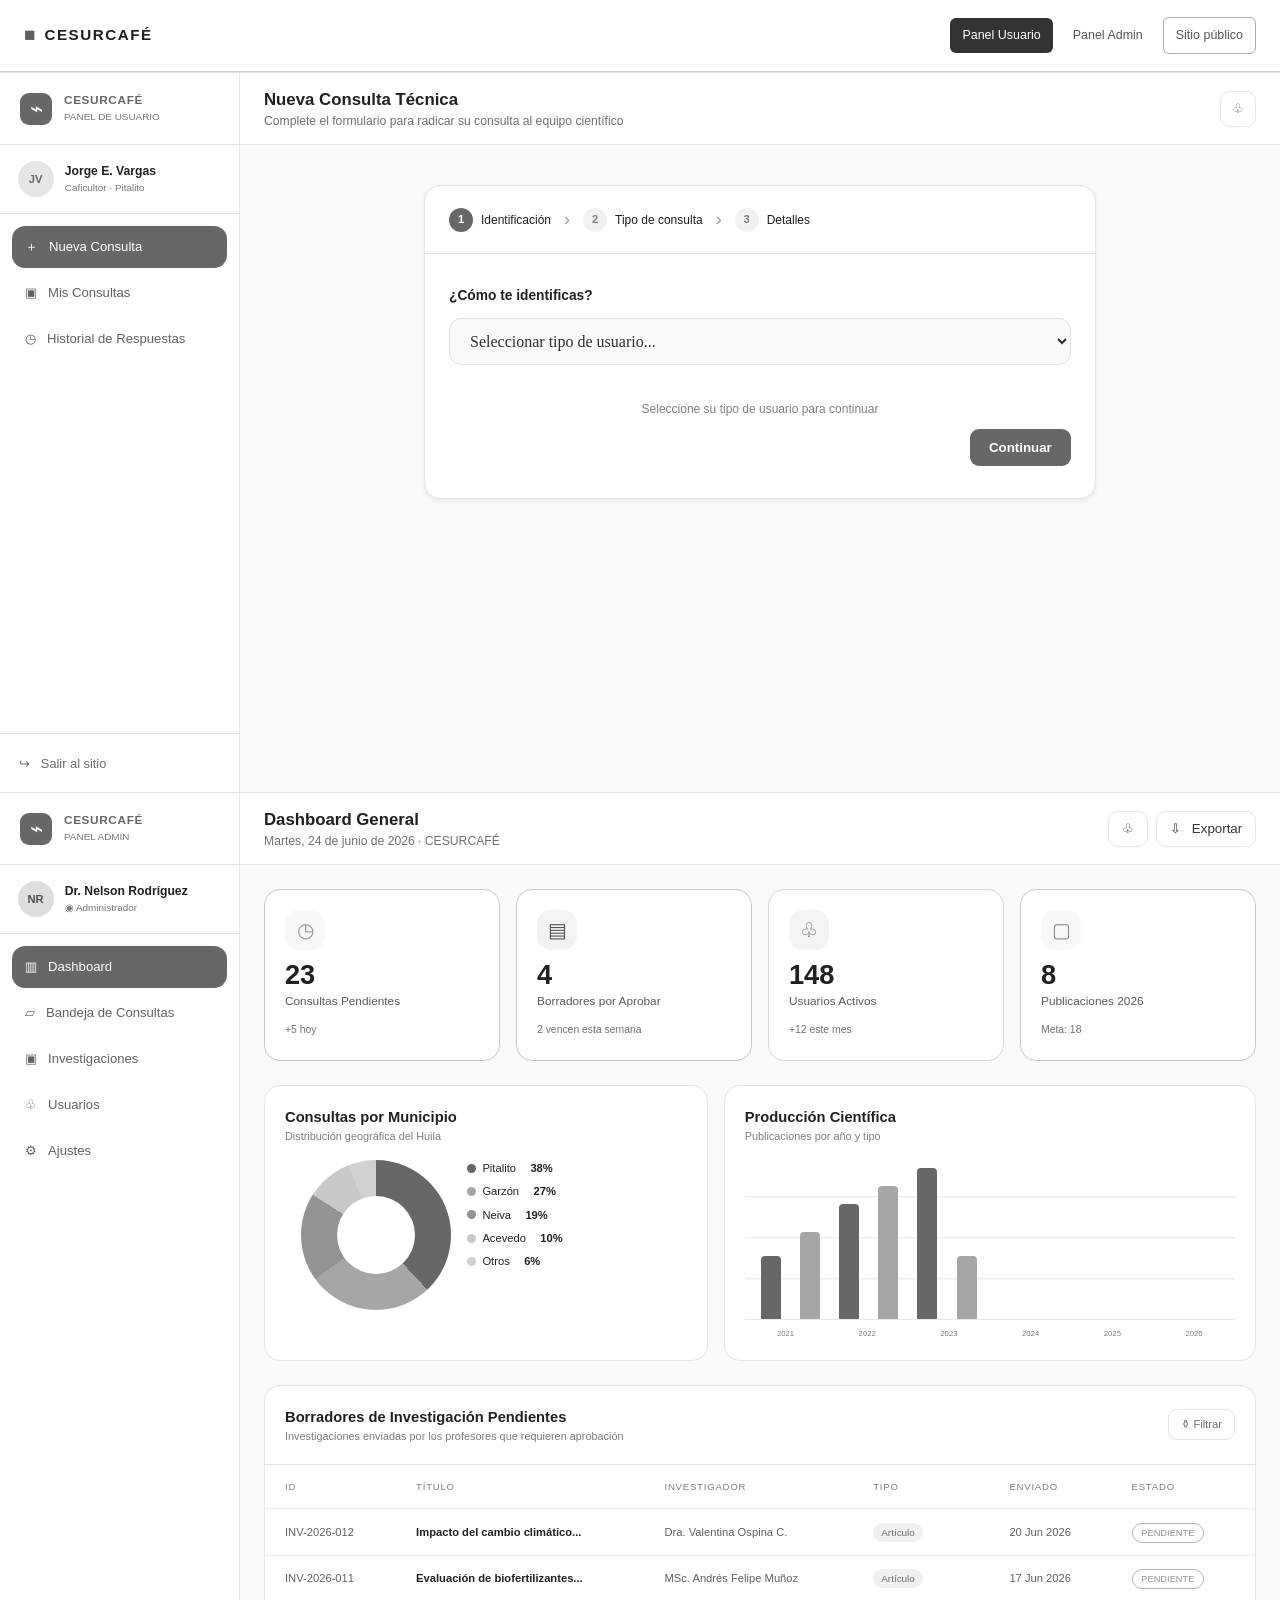
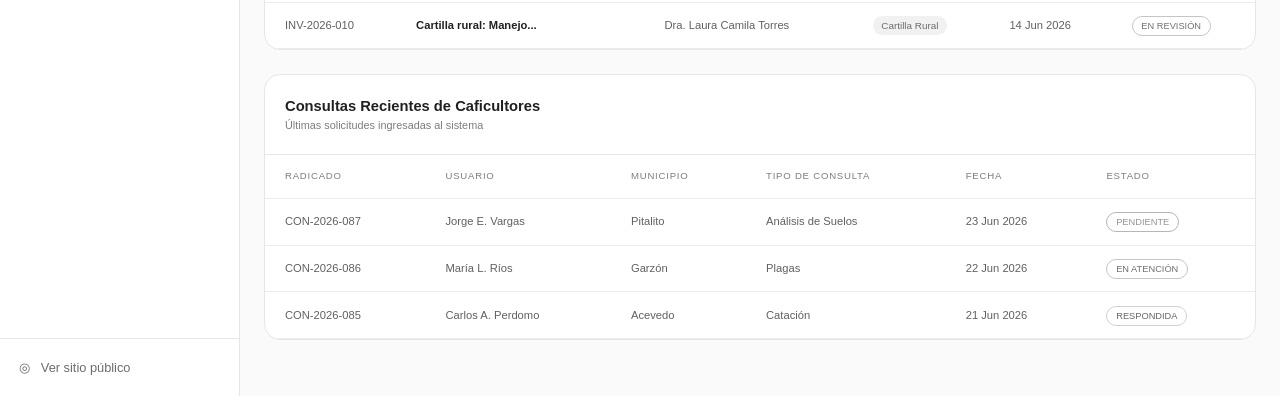
==== Paneles.html @ 31cde03d "actualizacion 2" ====
<!DOCTYPE html>
<html lang="es">
<head>
	<meta charset="UTF-8">
	<meta name="viewport" content="width=device-width, initial-scale=1.0">
	<title>CESURCAFÉ - Paneles</title>
	<link rel="stylesheet" href="Styles.css">
</head>
<body>
	<header class="panel-header">
		<a href="index.html" class="logo"><span class="logo-mark">■</span><span class="logo-text">CESURCAFÉ</span></a>
		<nav class="panel-switcher" aria-label="Cambiar panel">
			<a class="panel-switch active" href="#panel-usuario">Panel Usuario</a>
			<a class="panel-switch" href="#panel-admin">Panel Admin</a>
			<a class="panel-public-link" href="index.html">Sitio público</a>
		</nav>
	</header>

	<main>
		<section id="panel-usuario" class="user-panel">
			<aside class="user-sidebar">
				<div class="user-brand"><span class="user-brand-mark">⌁</span><span><strong>CESURCAFÉ</strong><small>PANEL DE USUARIO</small></span></div>
				<div class="user-profile"><span class="user-avatar">JV</span><span><strong>Jorge E. Vargas</strong><small>Caficultor · Pitalito</small></span></div>
				<nav class="user-nav" aria-label="Navegación del panel">
					<button class="user-nav-item active" type="button" data-user-view="new-query">＋ <span>Nueva Consulta</span></button>
					<button class="user-nav-item" type="button" data-user-view="my-queries">▣ <span>Mis Consultas</span></button>
					<button class="user-nav-item" type="button" data-user-view="history">◷ <span>Historial de Respuestas</span></button>
				</nav>
				<a class="user-exit" href="index.html">↪ &nbsp; Salir al sitio</a>
			</aside>
			<div class="user-main">
				<header class="user-topbar"><div><h2 id="user-view-title">Nueva Consulta Técnica</h2><p id="user-view-subtitle">Complete el formulario para radicar su consulta al equipo científico</p></div><button class="notification-button" type="button" aria-label="Notificaciones">♧</button></header>
				<div class="user-view active" id="new-query"><div class="query-card"><div class="query-steps"><span class="query-step active"><b>1</b> Identificación</span><i>›</i><span class="query-step"><b>2</b> Tipo de consulta</span><i>›</i><span class="query-step"><b>3</b> Detalles</span></div><form class="query-form"><label for="user-type">¿Cómo te identificas?</label><select id="user-type" required><option value="">Seleccionar tipo de usuario...</option><option>Caficultor</option><option>Estudiante</option><option>Empresa</option><option>Investigador</option></select><p class="form-hint">Seleccione su tipo de usuario para continuar</p><button class="query-next" type="submit">Continuar</button></form></div></div>
				<div class="user-view" id="my-queries"><div class="query-list"><article class="query-item"><span class="query-icon">▣</span><span><small>CON-2026-082</small><strong>Análisis de Suelos</strong><em>▣ 15 Jun 2026</em></span><b class="status-pill">RESPONDIDA</b></article><article class="query-item"><span class="query-icon">▣</span><span><small>CON-2026-071</small><strong>Plagas</strong><em>▣ 2 Jun 2026</em></span><b class="status-pill">RESPONDIDA</b></article></div></div>
				<div class="user-view" id="history"><div class="history-list"><article class="history-item"><div class="history-heading"><span>CON-2026-082 &nbsp;·&nbsp; Análisis de Suelos</span><small>▣ 18 Jun 2026</small></div><div class="response-box"><small>Respuesta del investigador</small><p>Se detectó deficiencia de Boro y Zinc. Se recomienda aplicación foliar de micronutrientes y ajuste de pH a 6.2 con encalamiento.</p></div><small class="respondent">♙ &nbsp; Dra. Laura Torres · CESURCAFÉ</small></article><article class="history-item"><div class="history-heading"><span>CON-2026-071 &nbsp;·&nbsp; Plagas</span><small>▣ 5 Jun 2026</small></div><div class="response-box"><small>Respuesta del investigador</small><p>Presencia confirmada de broca (H. hampei) al 8%. Se recomienda re-pasos y aplicación de B. bassiana en dosis de 5×10<sup>12</sup> conidios/ha.</p></div><small class="respondent">♙ &nbsp; Dr. Nelson Rodríguez · CESURCAFÉ</small></article></div></div>
			</div>
		</section>

		<section id="panel-admin" class="admin-panel">
			<aside class="admin-sidebar">
				<div class="admin-brand"><span class="admin-brand-mark">⌁</span><span><strong>CESURCAFÉ</strong><small>PANEL ADMIN</small></span></div>
				<div class="admin-profile"><span class="admin-avatar">NR</span><span><strong>Dr. Nelson Rodríguez</strong><small>◉ Administrador</small></span></div>
				<nav class="admin-nav" aria-label="Navegación administrativa"><button class="admin-nav-item active" type="button" data-admin-view="admin-dashboard">▥ <span>Dashboard</span></button><button class="admin-nav-item" type="button" data-admin-view="admin-inbox">▱ <span>Bandeja de Consultas</span></button><button class="admin-nav-item" type="button" data-admin-view="admin-research">▣ <span>Investigaciones</span></button><button class="admin-nav-item" type="button" data-admin-view="admin-users">♧ <span>Usuarios</span></button><button class="admin-nav-item" type="button" data-admin-view="admin-settings">⚙ <span>Ajustes</span></button></nav>
				<a class="admin-exit" href="index.html">◎ &nbsp; Ver sitio público</a>
			</aside>
			<div class="admin-main">
				<header class="admin-topbar"><div><h2 id="admin-view-title">Dashboard General</h2><p id="admin-view-subtitle">Martes, 24 de junio de 2026 · CESURCAFÉ</p></div><div class="admin-actions"><button type="button" aria-label="Notificaciones">♧</button><button type="button">⇩ &nbsp; Exportar</button></div></header>
				<div class="admin-view active" id="admin-dashboard"><div class="metric-grid"><article class="metric-card metric-pending"><span>◷</span><strong>23</strong><p>Consultas Pendientes</p><small>+5 hoy</small></article><article class="metric-card metric-drafts"><span>▤</span><strong>4</strong><p>Borradores por Aprobar</p><small>2 vencen esta semana</small></article><article class="metric-card metric-users"><span>♧</span><strong>148</strong><p>Usuarios Activos</p><small>+12 este mes</small></article><article class="metric-card metric-pubs"><span>▢</span><strong>8</strong><p>Publicaciones 2026</p><small>Meta: 18</small></article></div><div class="admin-chart-grid"><article class="admin-chart"><h3>Consultas por Municipio</h3><p>Distribución geográfica del Huila</p><div class="donut-chart"><div></div></div><ul class="chart-legend"><li><i class="legend-pitalito"></i>Pitalito <b>38%</b></li><li><i class="legend-garzon"></i>Garzón <b>27%</b></li><li><i class="legend-neiva"></i>Neiva <b>19%</b></li><li><i class="legend-acevedo"></i>Acevedo <b>10%</b></li><li><i class="legend-other"></i>Otros <b>6%</b></li></ul></article><article class="admin-chart"><h3>Producción Científica</h3><p>Publicaciones por año y tipo</p><div class="bar-chart"><span style="--bar:42%"></span><span style="--bar:58%"></span><span style="--bar:76%"></span><span style="--bar:88%"></span><span style="--bar:100%"></span><span style="--bar:42%"></span></div><div class="bar-years"><small>2021</small><small>2022</small><small>2023</small><small>2024</small><small>2025</small><small>2026</small></div></article></div><section class="admin-table-card"><div class="table-heading"><div><h3>Borradores de Investigación Pendientes</h3><p>Investigaciones enviadas por los profesores que requieren aprobación</p></div><button type="button">⚱ Filtrar</button></div><div class="admin-table-scroll"><table><thead><tr><th>ID</th><th>TÍTULO</th><th>INVESTIGADOR</th><th>TIPO</th><th>ENVIADO</th><th>ESTADO</th></tr></thead><tbody><tr><td>INV-2026-012</td><td><strong>Impacto del cambio climático...</strong></td><td>Dra. Valentina Ospina C.</td><td><span class="table-tag">Artículo</span></td><td>20 Jun 2026</td><td><span class="table-status pending">PENDIENTE</span></td></tr><tr><td>INV-2026-011</td><td><strong>Evaluación de biofertilizantes...</strong></td><td>MSc. Andrés Felipe Muñoz</td><td><span class="table-tag">Artículo</span></td><td>17 Jun 2026</td><td><span class="table-status pending">PENDIENTE</span></td></tr><tr><td>INV-2026-010</td><td><strong>Cartilla rural: Manejo...</strong></td><td>Dra. Laura Camila Torres</td><td><span class="table-tag">Cartilla Rural</span></td><td>14 Jun 2026</td><td><span class="table-status review">EN REVISIÓN</span></td></tr></tbody></table></div></section><section class="admin-table-card"><div class="table-heading"><div><h3>Consultas Recientes de Caficultores</h3><p>Últimas solicitudes ingresadas al sistema</p></div></div><div class="admin-table-scroll"><table><thead><tr><th>RADICADO</th><th>USUARIO</th><th>MUNICIPIO</th><th>TIPO DE CONSULTA</th><th>FECHA</th><th>ESTADO</th></tr></thead><tbody><tr><td>CON-2026-087</td><td>Jorge E. Vargas</td><td>Pitalito</td><td>Análisis de Suelos</td><td>23 Jun 2026</td><td><span class="table-status pending">PENDIENTE</span></td></tr><tr><td>CON-2026-086</td><td>María L. Ríos</td><td>Garzón</td><td>Plagas</td><td>22 Jun 2026</td><td><span class="table-status review">EN ATENCIÓN</span></td></tr><tr><td>CON-2026-085</td><td>Carlos A. Perdomo</td><td>Acevedo</td><td>Catación</td><td>21 Jun 2026</td><td><span class="table-status answered">RESPONDIDA</span></td></tr></tbody></table></div></section></div>
				<div class="admin-view admin-placeholder" id="admin-inbox"><h3>Bandeja de Consultas</h3><p>Gestiona y responde las solicitudes de los caficultores.</p></div><div class="admin-view admin-placeholder" id="admin-research"><h3>Investigaciones</h3><p>Revisa los borradores y publicaciones del centro.</p></div><div class="admin-view admin-placeholder" id="admin-users"><h3>Usuarios</h3><p>Consulta y administra los perfiles registrados.</p></div><div class="admin-view admin-placeholder" id="admin-settings"><h3>Ajustes</h3><p>Configura las preferencias del panel administrativo.</p></div>
			</div>
		</section>
	</main>
	<script>
		const userViews = { 'new-query': ['Nueva Consulta Técnica', 'Complete el formulario para radicar su consulta al equipo científico'], 'my-queries': ['Mis Consultas', 'Estado de tus solicitudes enviadas'], history: ['Historial de Respuestas', 'Respuestas recibidas del equipo investigador'] };
		document.querySelectorAll('.user-nav-item').forEach((item) => item.addEventListener('click', () => { const viewId = item.dataset.userView; document.querySelectorAll('.user-nav-item').forEach((navItem) => navItem.classList.remove('active')); document.querySelectorAll('.user-view').forEach((view) => view.classList.remove('active')); item.classList.add('active'); document.querySelector(`#${viewId}`).classList.add('active'); document.querySelector('#user-view-title').textContent = userViews[viewId][0]; document.querySelector('#user-view-subtitle').textContent = userViews[viewId][1]; }));
		document.querySelector('.query-form').addEventListener('submit', (event) => { event.preventDefault(); document.querySelector('.form-hint').textContent = 'Identificación guardada. Puede continuar con su consulta.'; document.querySelector('.query-next').textContent = 'Guardado'; });
		const adminViews = { 'admin-dashboard': ['Dashboard General', 'Martes, 24 de junio de 2026 · CESURCAFÉ'], 'admin-inbox': ['Bandeja de Consultas', 'Gestiona las solicitudes de los caficultores'], 'admin-research': ['Gestión de Investigaciones', 'Revisa y aprueba la producción científica'], 'admin-users': ['Usuarios', 'Administra los perfiles registrados en el sistema'], 'admin-settings': ['Ajustes', 'Configura las preferencias administrativas'] };
		document.querySelectorAll('.admin-nav-item').forEach((item) => item.addEventListener('click', () => { const viewId = item.dataset.adminView; document.querySelectorAll('.admin-nav-item').forEach((navItem) => navItem.classList.remove('active')); document.querySelectorAll('.admin-view').forEach((view) => view.classList.remove('active')); item.classList.add('active'); document.querySelector(`#${viewId}`).classList.add('active'); document.querySelector('#admin-view-title').textContent = adminViews[viewId][0]; document.querySelector('#admin-view-subtitle').textContent = adminViews[viewId][1]; }));
	</script>
</body>
</html>
---- Styles.css ----
:root {
    --bg-page: #f5f2ec;
    --bg-surface: #fffdf9;
    --bg-soft: #ece7de;
    --bg-dark: #241f1b;
    --text-primary: #241f1b;
    --text-secondary: #70675e;
    --accent-color: #8a5a34;
    --border-color: #d8d0c5;
    --font-main: Georgia, 'Times New Roman', serif;
    --font-ui: 'Trebuchet MS', Arial, sans-serif;
    --transition: 180ms ease;
}

* {
    box-sizing: border-box;
    margin: 0;
    padding: 0;
}

html { scroll-behavior: smooth; }

body {
    background: var(--bg-page);
    color: var(--text-primary);
    font-family: var(--font-main);
    line-height: 1.5;
    filter: grayscale(1);
}

h1, h2, h3, p { margin: 0; }

.header {
    position: sticky;
    top: 0;
    z-index: 10;
    border-bottom: 1px solid var(--border-color);
    background: rgba(255, 253, 249, 0.96);
    backdrop-filter: blur(10px);
}

.navbar {
    display: flex;
    align-items: center;
    justify-content: space-between;
    max-width: 1200px;
    min-height: 72px;
    margin: 0 auto;
    padding: 0 1.5rem;
}

.logo {
    display: inline-flex;
    align-items: center;
    gap: 0.55rem;
    color: var(--text-primary);
    font-family: var(--font-ui);
    text-decoration: none;
}

.logo-mark { color: var(--accent-color); font-size: 1.2rem; }
.logo-text { font-size: 0.95rem; font-weight: 700; letter-spacing: 0.1em; }

.nav-menu {
    display: flex;
    flex-wrap: wrap;
    justify-content: flex-end;
    gap: 1.25rem;
    list-style: none;
}

.nav-link {
    position: relative;
    color: var(--text-secondary);
    font-family: var(--font-ui);
    font-size: 0.82rem;
    text-decoration: none;
    transition: color var(--transition);
}

.nav-link:hover, .nav-link.active { color: var(--accent-color); }
.login-button { padding: 0.45rem 0.8rem; border: 1px solid var(--text-primary); border-radius: 5px; color: var(--text-primary); font-weight: 700; }
.login-button:hover { background: var(--text-primary); color: var(--bg-page); }
main > section { scroll-margin-top: 72px; }

.panel-header { position: sticky; top: 0; z-index: 10; display: flex; min-height: 72px; align-items: center; justify-content: space-between; padding: 0 1.5rem; border-bottom: 1px solid #d2d2d2; background: rgba(255, 255, 255, 0.96); backdrop-filter: blur(10px); }
.panel-switcher { display: flex; align-items: center; gap: 0.5rem; font-family: var(--font-ui); font-size: 0.78rem; }
.panel-switch, .panel-public-link { padding: 0.5rem 0.75rem; border-radius: 6px; color: #555; text-decoration: none; }
.panel-switch:hover, .panel-switch.active { background: #333; color: #fff; }
.panel-public-link { border: 1px solid #aaa; }

.page-hero {
    display: flex;
    min-height: 430px;
    flex-direction: column;
    align-items: center;
    justify-content: center;
    padding: 5rem 1.5rem;
    background: linear-gradient(135deg, rgba(36, 31, 27, 0.88), rgba(95, 61, 37, 0.72)), url('https://images.unsplash.com/photo-1447933601403-0c6688de566e?auto=format&fit=crop&w=1800&q=80') center / cover;
    color: #fffdf9;
    text-align: center;
}

.hero-eyebrow, .eyebrow-text {
    display: block;
    color: var(--accent-color);
    font-family: var(--font-ui);
    font-size: 0.74rem;
    font-weight: 700;
    letter-spacing: 0.12em;
    text-transform: uppercase;
}

.page-hero .hero-eyebrow { color: #e8c7a6; }
.page-hero h1 { max-width: 850px; margin: 0.75rem 0; font-size: clamp(2.2rem, 5vw, 4.5rem); line-height: 1.05; }
.page-hero p { max-width: 650px; color: #f0e8de; font-size: 1.1rem; }

.section-padding, .team-section, .testimonials-section, .repo-section {
    padding: 5rem max(1.5rem, calc((100% - 1100px) / 2));
}

.section-header { margin-bottom: 2rem; }
.center-text { text-align: center; }
.section-header h2, .repo-header h2 { margin-top: 0.45rem; font-size: clamp(1.8rem, 3vw, 2.7rem); line-height: 1.1; }
.section-header p { max-width: 650px; margin: 0.8rem auto 0; color: var(--text-secondary); }

.virtual-tour-section { max-width: 1000px; margin: 0 auto; }
.virtual-tour-wrapper { position: relative; overflow: hidden; width: 100%; aspect-ratio: 16 / 8; border: 1px solid var(--border-color); border-radius: 8px; background: var(--bg-dark); box-shadow: 0 12px 30px rgba(36, 31, 27, 0.14); }
.carousel-track, .carousel-slide { width: 100%; height: 100%; }
.carousel-slide { position: absolute; inset: 0; opacity: 0; transition: opacity 400ms ease; }
.carousel-slide.active { opacity: 1; }
.carousel-slide img { display: block; width: 100%; height: 100%; object-fit: cover; }
.carousel-control { position: absolute; top: 50%; display: grid; width: 2.6rem; height: 2.6rem; place-items: center; border: 0; border-radius: 50%; background: rgba(36, 31, 27, 0.72); color: #fffdf9; cursor: pointer; font-size: 1.3rem; transform: translateY(-50%); transition: background var(--transition); }
.carousel-control:hover { background: var(--accent-color); }
.carousel-control-prev { left: 1rem; }
.carousel-control-next { right: 1rem; }
.carousel-dots { position: absolute; bottom: 1rem; left: 50%; display: flex; gap: 0.5rem; transform: translateX(-50%); }
.carousel-dot { width: 0.65rem; height: 0.65rem; padding: 0; border: 1px solid #fffdf9; border-radius: 50%; background: transparent; cursor: pointer; }
.carousel-dot.active { background: #fffdf9; }

.history-parallax-section { padding: 5rem max(1.5rem, calc((100% - 1000px) / 2)); background: linear-gradient(rgba(245, 242, 236, 0.9), rgba(245, 242, 236, 0.9)), url('https://images.unsplash.com/photo-1501339847302-ac426a4a7cbb?auto=format&fit=crop&w=1600&q=80') center / cover; }
.light-eyebrow, .section-title-light, .section-subtitle-light { color: var(--text-primary); }
.history-timeline { position: relative; max-width: 900px; margin: 3rem auto 0; }
.timeline-center-line { position: absolute; top: 0; bottom: 0; left: 50%; width: 2px; background: var(--accent-color); transform: translateX(-50%); }
.timeline-row { position: relative; display: flex; align-items: center; min-height: 150px; }
.timeline-card-col { flex: 1; }
.timeline-node-col { z-index: 1; display: flex; width: 60px; justify-content: center; }
.node-circle { width: 22px; height: 22px; border: 5px solid var(--bg-page); border-radius: 50%; background: var(--accent-color); box-shadow: 0 0 0 2px var(--accent-color); }
.timeline-card { padding: 1.4rem; border: 1px solid var(--border-color); border-radius: 8px; background: var(--bg-surface); box-shadow: 0 8px 20px rgba(36, 31, 27, 0.08); }
.timeline-card h3 { margin-bottom: 0.3rem; color: var(--accent-color); font-size: 1.5rem; }
.timeline-card p { color: var(--text-secondary); }

.team-section { background: var(--bg-surface); }
.team-grid, .testimonials-grid { display: grid; grid-template-columns: repeat(3, minmax(0, 1fr)); gap: 1.5rem; max-width: 1000px; margin: 0 auto; }
.investigator-card, .testimonial-card { height: 100%; padding: 1.5rem; border: 1px solid var(--border-color); border-radius: 8px; background: var(--bg-page); transition: transform var(--transition), border-color var(--transition); }
.investigator-card:hover, .testimonial-card:hover { border-color: var(--accent-color); transform: translateY(-4px); }
.card-trigger { cursor: pointer; }
.card-trigger:focus-visible { border-color: #777; outline: 3px solid rgba(90, 90, 90, 0.2); outline-offset: 3px; }
.investigator-card { display: flex; align-items: center; flex-direction: column; padding: 1.5rem; background: #fff; color: #202020; text-align: center; }
.investigator-card:hover { border-color: #8b8b8b; }
.investigator-photo-wrap { position: relative; margin-bottom: 0.75rem; }
.investigator-photo { display: block; width: 88px; height: 88px; border: 2px solid #b8b8b8; border-radius: 50%; filter: grayscale(100%); object-fit: cover; }
.availability-badge { position: absolute; right: -2px; bottom: 1px; display: grid; width: 20px; height: 20px; place-items: center; border: 2px solid #fff; border-radius: 50%; background: #666; color: #fff; font-size: 0.55rem; }
.investigator-card h3 { max-width: 190px; margin-bottom: 0.1rem; font-family: var(--font-ui); font-size: 1.05rem; line-height: 1.2; }
.investigator-role { margin-bottom: 0.45rem; color: #666; font-family: var(--font-ui); font-size: 0.78rem; }
.specialty-tag { padding: 0.22rem 0.65rem; border: 1px solid #d6d6d6; border-radius: 999px; color: #555; font-family: var(--font-ui); font-size: 0.68rem; }
.investigator-stats { display: flex; width: 100%; justify-content: space-around; margin: 0.85rem 0; padding-top: 0.75rem; border-top: 1px solid #e1e1e1; color: #777; font-family: var(--font-ui); font-size: 0.68rem; }
.investigator-stats span { display: flex; align-items: center; flex-direction: column; gap: 0.15rem; }
.investigator-stats strong { color: #202020; font-family: var(--font-main); font-size: 1.05rem; }
.profile-button { width: 100%; padding: 0.52rem 0.75rem; border: 2px solid #9b9b9b; border-radius: 9px; color: #333; font-family: var(--font-ui); font-size: 0.78rem; font-weight: 700; }
.investigator-card p, .testimonial-card p { color: var(--text-secondary); }

.services-sticky-wrapper { max-width: 1000px; margin: 0 auto; padding: 5rem 1.5rem; }
.service-stack-card { position: sticky; top: 90px; margin-bottom: 2rem; overflow: hidden; border: 1px solid var(--border-color); border-radius: 8px; background: var(--bg-surface); box-shadow: 0 10px 25px rgba(36, 31, 27, 0.12); }
.service-stack-card:nth-of-type(3) { top: 110px; }
.service-stack-card:nth-of-type(4) { top: 130px; }
.card-inner-content { display: grid; grid-template-columns: 1fr 0.8fr; min-height: 300px; }
.card-text-block { display: flex; flex-direction: column; justify-content: center; padding: 2.5rem; }
.card-text-block h3 { margin-bottom: 0.8rem; font-size: 2rem; line-height: 1.1; }
.card-text-block p { color: var(--text-secondary); }
.card-media-block { display: flex; align-items: center; justify-content: center; background: var(--bg-dark); color: #e8c7a6; font-family: var(--font-ui); font-weight: 700; letter-spacing: 0.12em; text-transform: uppercase; }

.testimonials-section { background: var(--bg-dark); color: #fffdf9; }
.testimonials-section .eyebrow-text, .testimonials-section .section-header p { color: #e8c7a6; }
.testimonials-section .section-header h2 { color: #fffdf9; }
.testimonials-grid { grid-template-columns: repeat(2, minmax(0, 1fr)); }
.testimonial-card { border-color: #5d4b3c; background: #302822; }
.testimonial-card p { color: #eee1d4; font-style: italic; }
.quote-icon { display: block; color: #e8c7a6; font-size: 3rem; line-height: 0.8; }
.testimonial-card small { display: block; margin-top: 1.25rem; color: #cbb9a7; font-family: var(--font-ui); }
.drag-carousel-container { position: relative; max-width: 1000px; margin: 2rem auto 0; overflow: hidden; cursor: none; }
.slider-track { display: flex; gap: 1.5rem; overflow-x: auto; padding: 0.25rem 0.25rem 1rem; scroll-behavior: smooth; scrollbar-width: none; }
.slider-track::-webkit-scrollbar { display: none; }
.slider-track.is-dragging { cursor: grabbing; scroll-behavior: auto; }
.slide-card { min-width: min(78%, 760px); flex-shrink: 0; overflow: hidden; border: 1px solid #5d5d5d; border-radius: 12px; background: #f1f1f1; color: #242424; }
.slide-card.dark-variant { border-color: #707070; background: #333; color: #f5f5f5; }
.card-preview { position: relative; height: 220px; overflow: hidden; background: #777; }
.card-preview img { display: block; width: 100%; height: 100%; filter: grayscale(100%); object-fit: cover; }
.preview-label { position: absolute; top: 1rem; left: 1rem; padding: 0.35rem 0.65rem; border: 1px solid rgba(255, 255, 255, 0.7); border-radius: 999px; background: rgba(30, 30, 30, 0.7); color: #fff; font-family: var(--font-ui); font-size: 0.7rem; }
.card-info { padding: 1.5rem 1.75rem 1.75rem; }
.card-info h3 { margin-bottom: 0.55rem; font-family: var(--font-ui); font-size: 1.35rem; line-height: 1.2; }
.card-info .arrow { display: inline-block; margin-right: 0.25rem; color: #666; }
.dark-variant .card-info .arrow { color: #ccc; }
.card-info p { max-width: 620px; color: #666; font-size: 1rem; }
.dark-variant .card-info p { color: #d1d1d1; }
.custom-cursor { position: absolute; z-index: 2; display: flex; width: 74px; height: 74px; align-items: center; justify-content: center; flex-direction: column; border-radius: 50%; background: rgba(90, 90, 90, 0.82); color: #fff; font-size: 1.2rem; pointer-events: none; transform: translate(-50%, -50%); }
.custom-cursor span { font-family: var(--font-ui); font-size: 0.65rem; font-weight: 700; }

.repo-section { background: var(--bg-soft); }
.repo-header { max-width: 1000px; margin: 0 auto 2rem; }
.repo-grid { display: grid; grid-template-columns: repeat(3, minmax(0, 1fr)); gap: 1.5rem; max-width: 1000px; margin: 0 auto; }
.repo-card { overflow: hidden; border: 1px solid var(--border-color); border-radius: 8px; background: var(--bg-surface); }
.repo-card.card-trigger { transition: transform var(--transition), border-color var(--transition), box-shadow var(--transition); }
.repo-card.card-trigger:hover { border-color: var(--accent-color); box-shadow: 0 8px 20px rgba(36, 31, 27, 0.1); transform: translateY(-4px); }
.card-media { position: relative; display: flex; min-height: 160px; align-items: center; justify-content: center; background: var(--bg-dark); color: #e8c7a6; font-family: var(--font-ui); font-size: 0.8rem; }
.tag { position: absolute; top: 0.75rem; padding: 0.25rem 0.5rem; border-radius: 4px; background: var(--bg-surface); color: var(--text-primary); font-family: var(--font-ui); font-size: 0.68rem; font-weight: 700; }
.tag-area { left: 0.75rem; }
.tag-type { right: 0.75rem; }
.card-body { display: flex; flex-direction: column; gap: 0.55rem; padding: 1.25rem; }
.card-title { font-size: 1.2rem; line-height: 1.2; }
.card-summary { color: var(--text-secondary); font-size: 0.9rem; }
.card-author { color: var(--accent-color); font-family: var(--font-ui); font-size: 0.75rem; }

.modal { position: fixed; z-index: 20; inset: 0; display: none; align-items: center; justify-content: center; padding: 1.5rem; background: rgba(36, 31, 27, 0.68); }
.modal.is-open { display: flex; }
.modal-content { position: relative; width: min(100%, 560px); max-height: min(620px, 90vh); overflow-y: auto; padding: 2.25rem; border: 1px solid var(--border-color); border-radius: 8px; background: var(--bg-surface); box-shadow: 0 20px 50px rgba(36, 31, 27, 0.25); }
.modal-kicker { margin-bottom: 0.55rem; color: var(--accent-color); font-family: var(--font-ui); font-size: 0.75rem; font-weight: 700; letter-spacing: 0.1em; text-transform: uppercase; }
.modal-title { margin-bottom: 0.9rem; font-size: clamp(1.6rem, 4vw, 2.2rem); line-height: 1.1; }
.modal-description { color: var(--text-secondary); }
.modal-link { display: inline-block; margin-top: 1.5rem; padding: 0.7rem 1rem; border-radius: 4px; background: var(--accent-color); color: #fffdf9; font-family: var(--font-ui); font-size: 0.85rem; font-weight: 700; text-decoration: none; }
.modal-link:hover { background: var(--bg-dark); }
.modal-close { position: absolute; top: 0.8rem; right: 0.8rem; display: grid; width: 2rem; height: 2rem; place-items: center; border: 0; border-radius: 50%; background: var(--bg-soft); color: var(--text-primary); cursor: pointer; font-size: 1.3rem; }
.modal-close:hover { background: var(--border-color); }
body.modal-open { overflow: hidden; }

.user-panel { display: flex; min-height: 720px; scroll-margin-top: 72px; border-top: 1px solid #dfe8e2; background: #fbfaf7; color: #11251d; }
.user-sidebar { display: flex; width: 240px; flex: 0 0 240px; flex-direction: column; border-right: 1px solid #dfe8e2; background: #fff; }
.user-brand { display: flex; min-height: 72px; align-items: center; gap: 0.75rem; padding: 1rem 1.25rem; border-bottom: 1px solid #dfe8e2; color: #267d50; font-family: var(--font-ui); }
.user-brand-mark { display: grid; width: 32px; height: 32px; place-items: center; border-radius: 9px; background: #267d50; color: #fff; font-size: 1.35rem; }
.user-brand strong, .user-brand small, .user-profile strong, .user-profile small { display: block; }
.user-brand strong { font-size: 0.74rem; letter-spacing: 0.05em; }
.user-brand small, .user-profile small { color: #6b7972; font-size: 0.62rem; }
.user-profile { display: flex; align-items: center; gap: 0.7rem; padding: 1rem 1.1rem; border-bottom: 1px solid #dfe8e2; font-family: var(--font-ui); font-size: 0.76rem; }
.user-avatar { display: grid; width: 36px; height: 36px; place-items: center; border-radius: 50%; background: #dfe9e2; color: #267d50; font-size: 0.7rem; font-weight: 700; }
.user-nav { display: flex; flex-direction: column; gap: 0.25rem; padding: 0.75rem; }
.user-nav-item { display: flex; align-items: center; gap: 0.7rem; padding: 0.7rem 0.8rem; border: 0; border-radius: 13px; background: transparent; color: #57665e; cursor: pointer; font: inherit; font-family: var(--font-ui); font-size: 0.82rem; text-align: left; }
.user-nav-item:hover, .user-nav-item.active { background: #267d50; color: #fff; }
.user-exit { margin-top: auto; padding: 1.2rem; border-top: 1px solid #dfe8e2; color: #617068; font-family: var(--font-ui); font-size: 0.8rem; text-decoration: none; }
.user-main { min-width: 0; flex: 1; }
.user-topbar { display: flex; min-height: 72px; align-items: center; justify-content: space-between; padding: 0.8rem 1.5rem; border-bottom: 1px solid #dfe8e2; background: #fff; }
.user-topbar h2 { font-family: var(--font-ui); font-size: 1.05rem; }
.user-topbar p { color: #64736b; font-family: var(--font-ui); font-size: 0.76rem; }
.notification-button { display: grid; width: 36px; height: 36px; place-items: center; border: 1px solid #dfe8e2; border-radius: 10px; background: #fff; color: #267d50; cursor: pointer; }
.user-view { display: none; max-width: 720px; margin: 2.5rem auto; padding: 0 1.5rem; }
.user-view.active { display: block; }
.query-card { overflow: hidden; border: 1px solid #dfe8e2; border-radius: 16px; background: #fff; box-shadow: 0 2px 4px rgba(29, 55, 42, 0.08); }
.query-steps { display: flex; align-items: center; gap: 0.8rem; padding: 1.2rem 1.5rem; border-bottom: 1px solid #dfe8e2; font-family: var(--font-ui); font-size: 0.75rem; }
.query-steps i { color: #94a099; font-size: 1.2rem; font-style: normal; }
.query-step { display: flex; align-items: center; gap: 0.5rem; white-space: nowrap; }
.query-step b { display: grid; width: 24px; height: 24px; place-items: center; border-radius: 50%; background: #f1f3ef; color: #718078; font-size: 0.7rem; }
.query-step.active b { background: #267d50; color: #fff; }
.query-form { display: flex; flex-direction: column; gap: 0.7rem; padding: 2rem 1.5rem; }
.query-form label { color: #11251d; font-family: var(--font-ui); font-size: 0.86rem; font-weight: 700; }
.query-form select { padding: 0.8rem 1rem; border: 1px solid #dce5de; border-radius: 12px; background: #fbfaf7; color: #23332c; font: inherit; }
.form-hint { margin-top: 1.5rem; color: #77837d; font-family: var(--font-ui); font-size: 0.75rem; text-align: center; }
.query-next { align-self: flex-end; padding: 0.7rem 1.2rem; border: 0; border-radius: 9px; background: #267d50; color: #fff; cursor: pointer; font-family: var(--font-ui); font-weight: 700; }
.query-list, .history-list { display: flex; flex-direction: column; gap: 1rem; }
.query-item, .history-item { border: 1px solid #dfe8e2; border-radius: 16px; background: #fff; }
.query-item { display: flex; align-items: center; gap: 1rem; padding: 1.3rem 1.2rem; font-family: var(--font-ui); }
.query-icon { display: grid; width: 42px; height: 42px; place-items: center; border-radius: 13px; background: #edf5ef; color: #267d50; }
.query-item span:nth-child(2) { display: flex; flex: 1; flex-direction: column; gap: 0.15rem; }
.query-item small, .query-item em { color: #718078; font-size: 0.68rem; font-style: normal; }
.query-item strong { color: #12251c; font-size: 0.9rem; }
.status-pill { padding: 0.25rem 0.55rem; border: 1px solid #91e5bb; border-radius: 999px; color: #16804e; font-size: 0.6rem; }
.history-item { padding: 1.25rem; font-family: var(--font-ui); }
.history-heading { display: flex; justify-content: space-between; gap: 1rem; color: #385348; font-size: 0.75rem; }
.history-heading small { color: #6c7d73; }
.response-box { margin-top: 1rem; padding: 1rem; border: 1px solid #dfe8e2; border-radius: 14px; background: #fbfaf7; }
.response-box small { color: #638171; font-size: 0.72rem; }
.response-box p { margin-top: 0.45rem; color: #172920; font-size: 0.84rem; line-height: 1.55; }
.respondent { display: block; margin-top: 0.8rem; color: #608070; font-size: 0.7rem; }

.admin-panel { display: flex; min-height: 820px; scroll-margin-top: 72px; border-top: 1px solid #dfe8e2; background: #fbfaf7; color: #11251d; }
.admin-sidebar { display: flex; width: 240px; flex: 0 0 240px; flex-direction: column; border-right: 1px solid #dfe8e2; background: #fff; }
.admin-brand { display: flex; min-height: 72px; align-items: center; gap: 0.75rem; padding: 1rem 1.25rem; border-bottom: 1px solid #dfe8e2; color: #267d50; font-family: var(--font-ui); }
.admin-brand-mark { display: grid; width: 32px; height: 32px; place-items: center; border-radius: 9px; background: #267d50; color: #fff; font-size: 1.35rem; }
.admin-brand strong, .admin-brand small, .admin-profile strong, .admin-profile small { display: block; }
.admin-brand strong { font-size: 0.74rem; letter-spacing: 0.05em; }
.admin-brand small, .admin-profile small { color: #6b7972; font-size: 0.62rem; }
.admin-profile { display: flex; align-items: center; gap: 0.7rem; padding: 1rem 1.1rem; border-bottom: 1px solid #dfe8e2; font-family: var(--font-ui); font-size: 0.76rem; }
.admin-avatar { display: grid; width: 36px; height: 36px; place-items: center; border-radius: 50%; background: #d9e0dc; color: #315946; font-size: 0.7rem; font-weight: 700; }
.admin-nav { display: flex; flex-direction: column; gap: 0.25rem; padding: 0.75rem; }
.admin-nav-item { display: flex; align-items: center; gap: 0.7rem; padding: 0.7rem 0.8rem; border: 0; border-radius: 13px; background: transparent; color: #57665e; cursor: pointer; font: inherit; font-family: var(--font-ui); font-size: 0.82rem; text-align: left; }
.admin-nav-item:hover, .admin-nav-item.active { background: #267d50; color: #fff; }
.admin-exit { margin-top: auto; padding: 1.2rem; border-top: 1px solid #dfe8e2; color: #617068; font-family: var(--font-ui); font-size: 0.8rem; text-decoration: none; }
.admin-main { min-width: 0; flex: 1; }
.admin-topbar { display: flex; min-height: 72px; align-items: center; justify-content: space-between; padding: 0.8rem 1.5rem; border-bottom: 1px solid #dfe8e2; background: #fff; }
.admin-topbar h2 { font-family: var(--font-ui); font-size: 1.05rem; }
.admin-topbar p { color: #64736b; font-family: var(--font-ui); font-size: 0.76rem; }
.admin-actions { display: flex; gap: 0.5rem; }
.admin-actions button { min-height: 36px; padding: 0 0.8rem; border: 1px solid #dfe8e2; border-radius: 10px; background: #fff; color: #263b31; cursor: pointer; font-family: var(--font-ui); }
.admin-view { display: none; max-width: 1040px; margin: 1.5rem auto; padding: 0 1.5rem 2rem; }
.admin-view.active { display: block; }
.metric-grid { display: grid; grid-template-columns: repeat(4, minmax(0, 1fr)); gap: 1rem; }
.metric-card { min-height: 164px; padding: 1.25rem; border: 1px solid #dfe8e2; border-radius: 16px; background: #fff; }
.metric-card > span { display: grid; width: 40px; height: 40px; place-items: center; margin-bottom: 0.7rem; border-radius: 14px; font-size: 1.25rem; }
.metric-card > strong { display: block; color: #11251d; font-family: var(--font-ui); font-size: 1.7rem; line-height: 1; }
.metric-card p { margin: 0.3rem 0; color: #4d5f55; font-family: var(--font-ui); font-size: 0.74rem; }
.metric-card small { color: #65766c; font-family: var(--font-ui); font-size: 0.65rem; }
.metric-pending { border-color: #f1c94c; }.metric-pending > span { background: #fff8e7; color: #ef8b00; }
.metric-drafts { border-color: #ffb8c5; }.metric-drafts > span { background: #fff0f3; color: #f32855; }
.metric-users { border-color: #c7dfd2; }.metric-users > span { background: #edf6f0; color: #267d50; }
.metric-pubs { border-color: #f1c94c; }.metric-pubs > span { background: #fff8e7; color: #bd8a1b; }
.admin-chart-grid { display: grid; grid-template-columns: 1fr 1.2fr; gap: 1rem; margin-top: 1.5rem; }
.admin-chart, .admin-table-card { overflow: hidden; border: 1px solid #dfe8e2; border-radius: 16px; background: #fff; }
.admin-chart { min-height: 270px; padding: 1.25rem; }
.admin-chart h3, .admin-table-card h3 { color: #11251d; font-family: var(--font-ui); font-size: 0.92rem; }
.admin-chart > p, .table-heading p { color: #718078; font-family: var(--font-ui); font-size: 0.68rem; }
.donut-chart { display: inline-grid; width: 150px; height: 150px; margin: 1rem; place-items: center; border-radius: 50%; background: conic-gradient(#267d50 0 38%, #c9a35b 38% 65%, #5ca581 65% 84%, #edc778 84% 94%, #d4d1c7 94%); }
.donut-chart div { width: 78px; height: 78px; border-radius: 50%; background: #fff; }
.chart-legend { display: inline-flex; flex-direction: column; gap: 0.4rem; vertical-align: top; margin-top: 1rem; list-style: none; font-family: var(--font-ui); font-size: 0.7rem; }
.chart-legend li { display: flex; align-items: center; gap: 0.4rem; }.chart-legend b { margin-left: 0.5rem; }.chart-legend i, .chart-key i { display: inline-block; width: 9px; height: 9px; border-radius: 50%; background: #267d50; }.legend-garzon { background: #c9a35b !important; }.legend-neiva { background: #5ca581 !important; }.legend-acevedo { background: #edc778 !important; }.legend-other { background: #d4d1c7 !important; }
.chart-key { float: right; display: flex; align-items: center; gap: 0.3rem; color: #637269; font-size: 0.62rem; font-weight: 400; }.chart-key i:nth-of-type(2) { background: #c9a35b; }.chart-key i:nth-of-type(3) { background: #5ca581; }
.bar-chart { display: flex; height: 160px; align-items: end; gap: 1.2rem; margin-top: 1rem; padding: 0.5rem 1rem 0; border-bottom: 1px solid #e5ebe7; background: repeating-linear-gradient(to top, transparent 0 39px, #edf0ed 40px 41px); }.bar-chart span { width: 20px; height: var(--bar); border-radius: 4px 4px 0 0; background: #267d50; }.bar-chart span:nth-child(2n) { background: #c9a35b; }.bar-years { display: flex; justify-content: space-around; margin-top: 0.5rem; color: #708078; font-family: var(--font-ui); font-size: 0.58rem; }
.admin-table-card { margin-top: 1.5rem; }.table-heading { display: flex; align-items: center; justify-content: space-between; padding: 1.25rem; border-bottom: 1px solid #dfe8e2; }.table-heading button { padding: 0.5rem 0.75rem; border: 1px solid #dfe8e2; border-radius: 9px; background: #fff; color: #62726a; cursor: pointer; font-family: var(--font-ui); font-size: 0.7rem; }.admin-table-scroll { overflow-x: auto; }table { width: 100%; min-width: 720px; border-collapse: collapse; font-family: var(--font-ui); font-size: 0.7rem; }th, td { padding: 0.9rem 1.25rem; border-bottom: 1px solid #e8eeea; color: #53655b; text-align: left; }th { color: #728077; font-size: 0.6rem; font-weight: 400; letter-spacing: 0.08em; }td strong { color: #14251d; }.table-tag { padding: 0.25rem 0.5rem; border-radius: 999px; background: #f1f1ed; color: #637067; font-size: 0.62rem; }.table-status { padding: 0.25rem 0.55rem; border: 1px solid; border-radius: 999px; font-size: 0.58rem; }.table-status.pending { border-color: #f4b600; color: #e38b00; }.table-status.review { border-color: #a8c8ff; color: #3977d8; }.table-status.answered { border-color: #91e5bb; color: #16804e; }.admin-placeholder { max-width: 720px; padding-top: 2rem; }.admin-placeholder h3 { font-family: var(--font-ui); }.admin-placeholder p { color: #65766c; font-family: var(--font-ui); }

form label { color: var(--text-secondary); font-family: var(--font-ui); }
input, textarea { font: inherit; }
input:focus, textarea:focus { border-color: var(--accent-color) !important; outline: 2px solid rgba(138, 90, 52, 0.15); }

.footer { padding: 2rem 1.5rem; border-top: 1px solid var(--border-color); background: var(--bg-dark); color: #e8dfd6; font-family: var(--font-ui); font-size: 0.8rem; }
.footer-container { display: flex; max-width: 1100px; flex-wrap: wrap; align-items: center; justify-content: space-between; gap: 1rem; margin: 0 auto; }
.social-links { display: flex; gap: 1rem; }
.social-item { color: #e8c7a6; text-decoration: none; }
.social-item:hover { text-decoration: underline; }

@media (max-width: 850px) {
    .navbar { align-items: flex-start; flex-direction: column; gap: 0.65rem; padding: 1rem 1.5rem; }
    .nav-menu { justify-content: flex-start; gap: 0.8rem 1rem; }
    .team-grid, .repo-grid { grid-template-columns: repeat(2, minmax(0, 1fr)); }
}

@media (max-width: 620px) {
    .section-padding, .team-section, .testimonials-section, .repo-section, .history-parallax-section { padding: 3.5rem 1rem; }
    .services-sticky-wrapper { padding: 3.5rem 1rem; }
    .page-hero { min-height: 380px; padding: 4rem 1rem; }
    .page-hero h1 { font-size: 2.35rem; }
    .nav-menu { display: grid; grid-template-columns: repeat(2, auto); }
    .timeline-center-line { left: 11px; }
    .timeline-row { align-items: flex-start; min-height: 0; margin-bottom: 1rem; }
    .timeline-row .timeline-card-col:empty { display: none; }
    .timeline-node-col { order: -1; flex: 0 0 24px; width: 24px; margin-right: 0.75rem; }
    .node-circle { width: 18px; height: 18px; border-width: 4px; }
    .team-grid, .testimonials-grid, .repo-grid { grid-template-columns: 1fr; }
    .card-inner-content { grid-template-columns: 1fr; }
    .card-text-block { padding: 2rem 1.5rem; }
    .card-text-block h3 { font-size: 1.6rem; }
    .card-media-block { min-height: 170px; }
    .footer-container { align-items: flex-start; flex-direction: column; }
    .drag-carousel-container { margin-top: 1.5rem; cursor: default; }
    .custom-cursor { display: none; }
    .slider-track { gap: 1rem; padding-right: 1rem; }
    .slide-card { min-width: 92%; }
    .card-preview { height: 175px; }
    .card-info { padding: 1.25rem; }
    .card-info h3 { font-size: 1.15rem; }
    .user-panel { display: block; min-height: 0; }
    .user-sidebar { width: 100%; border-right: 0; }
    .user-brand { min-height: 64px; }
    .user-profile { padding: 0.8rem 1rem; }
    .user-nav { display: grid; grid-template-columns: 1fr; }
    .user-exit { display: block; padding: 1rem; }
    .user-topbar { align-items: flex-start; padding: 1rem; }
    .user-topbar p { max-width: 240px; }
    .user-view { margin: 1.25rem auto; padding: 0 1rem; }
    .query-steps { gap: 0.4rem; overflow-x: auto; padding: 1rem; }
    .query-form { padding: 1.5rem 1rem; }
    .query-item { align-items: flex-start; padding: 1rem; }
    .status-pill { margin-left: auto; }
    .history-heading { flex-direction: column; gap: 0.35rem; }
    .admin-panel { display: block; min-height: 0; }
    .admin-sidebar { width: 100%; border-right: 0; }
    .admin-brand { min-height: 64px; }
    .admin-profile { padding: 0.8rem 1rem; }
    .admin-nav { display: grid; grid-template-columns: 1fr 1fr; }
    .admin-exit { display: block; padding: 1rem; }
    .admin-topbar { align-items: flex-start; padding: 1rem; }
    .admin-topbar p { max-width: 220px; }
    .admin-actions button:last-child { display: none; }
    .admin-view { margin: 1rem auto; padding: 0 1rem 1.5rem; }
    .metric-grid, .admin-chart-grid { grid-template-columns: 1fr; }
    .metric-card { min-height: 135px; }
    .admin-chart { min-height: 0; }
    .donut-chart { width: 125px; height: 125px; margin-left: 0; }
    .donut-chart div { width: 65px; height: 65px; }
}
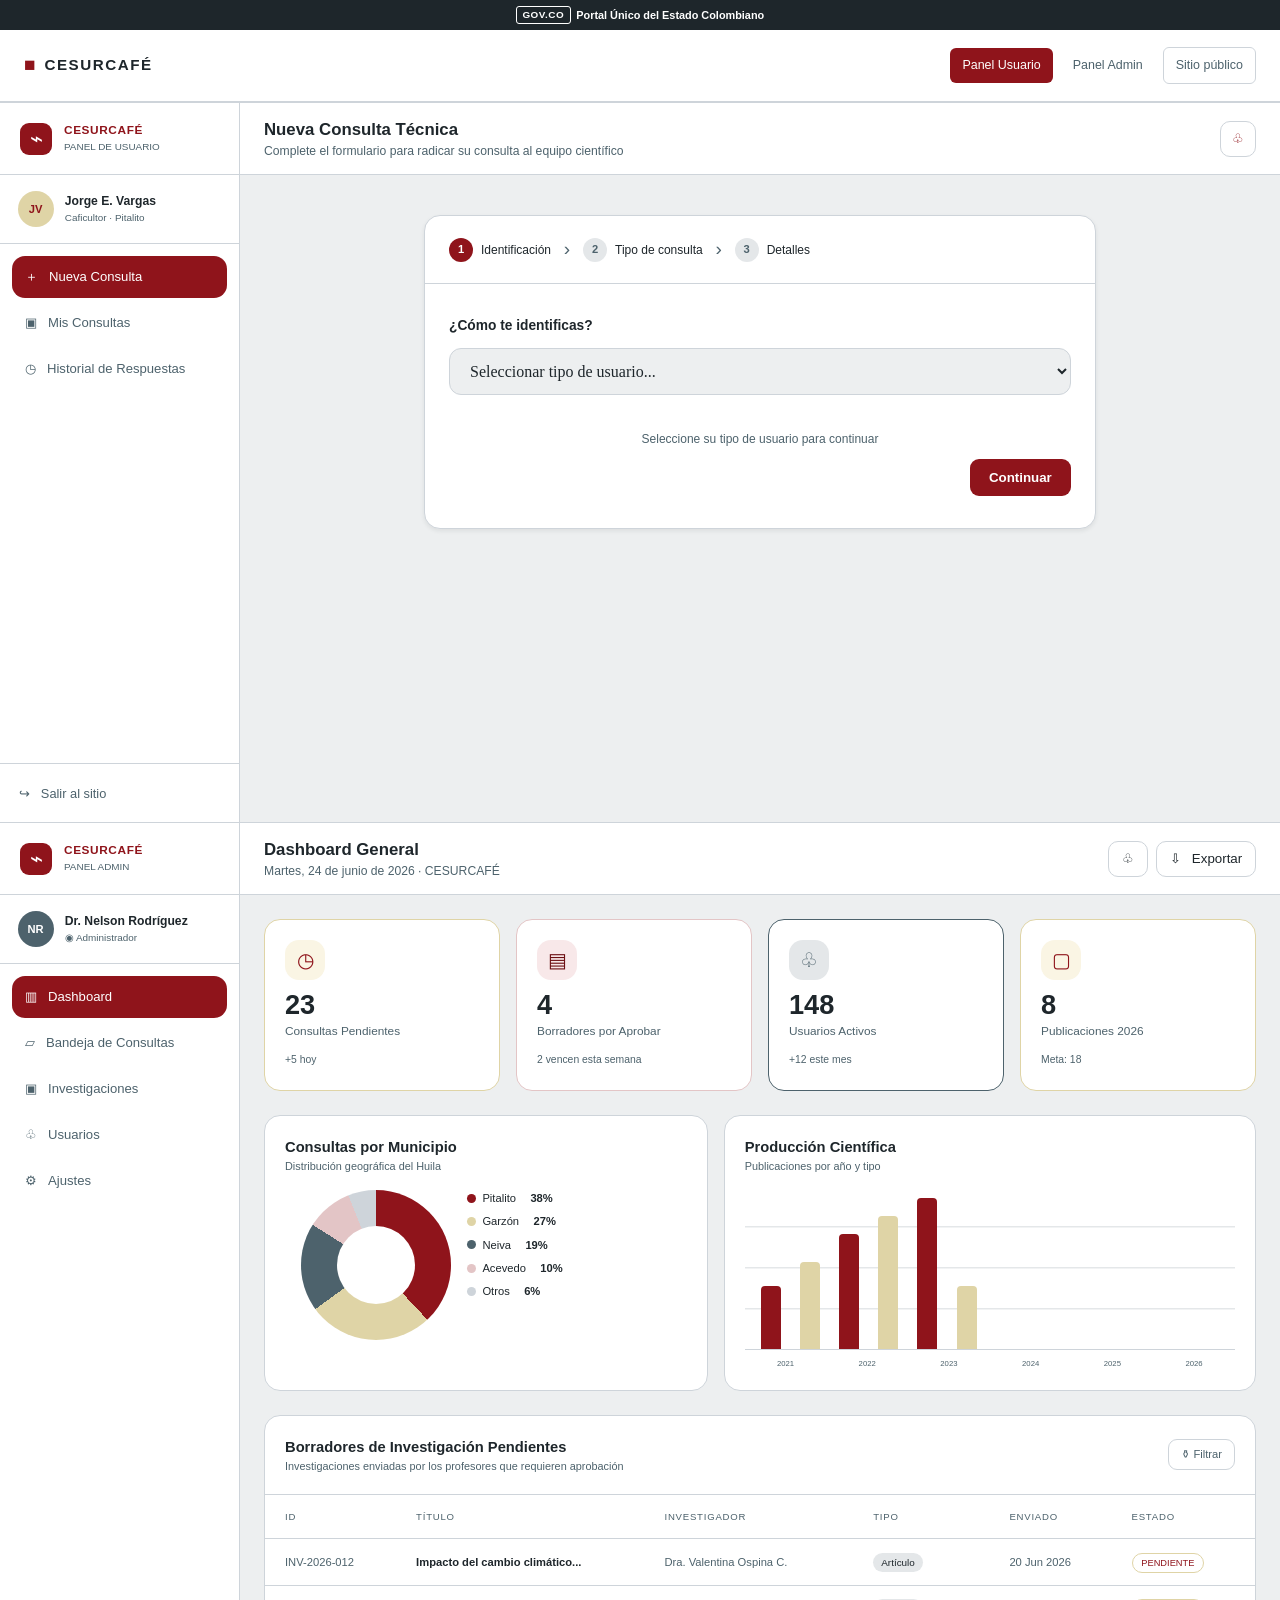
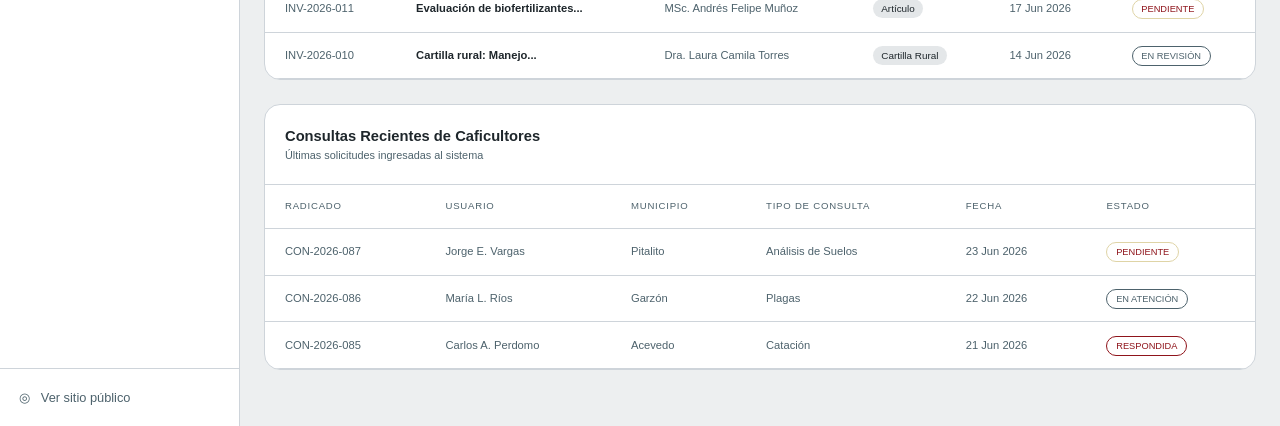
==== commit a1c1242c: "actualizacion" ====
--- a/Paneles.html
+++ b/Paneles.html
@@ -3,21 +3,33 @@
 <head>
 	<meta charset="UTF-8">
 	<meta name="viewport" content="width=device-width, initial-scale=1.0">
+	<meta name="description" content="CESURCAFÉ - Paneles de usuario y administración para la gestión de consultas técnicas e investigaciones.">
 	<title>CESURCAFÉ - Paneles</title>
 	<link rel="stylesheet" href="Styles.css">
 </head>
 <body>
+	<a class="skip-link" href="#main-content">Saltar al contenido principal</a>
+
+	<!-- TOP BAR GOV.CO — Matriz ITA 2.1 -->
+	<div class="govco-topbar">
+		<a href="https://www.gov.co/" target="_blank" rel="noopener">
+			<span class="govco-mark" aria-hidden="true">GOV.CO</span>
+			Portal Único del Estado Colombiano
+		</a>
+	</div>
+
 	<header class="panel-header">
-		<a href="index.html" class="logo"><span class="logo-mark">■</span><span class="logo-text">CESURCAFÉ</span></a>
+		<a href="index.html" class="logo"><span class="logo-mark" aria-hidden="true">■</span><span class="logo-text">CESURCAFÉ</span></a>
 		<nav class="panel-switcher" aria-label="Cambiar panel">
-			<a class="panel-switch active" href="#panel-usuario">Panel Usuario</a>
+			<a class="panel-switch active" href="#panel-usuario" aria-current="page">Panel Usuario</a>
 			<a class="panel-switch" href="#panel-admin">Panel Admin</a>
 			<a class="panel-public-link" href="index.html">Sitio público</a>
 		</nav>
 	</header>
 
-	<main>
-		<section id="panel-usuario" class="user-panel">
+	<main id="main-content" tabindex="-1">
+		<h1 class="visually-hidden">Paneles de Usuario y Administración de CESURCAFÉ</h1>
+		<section id="panel-usuario" class="user-panel" aria-labelledby="user-view-title">
 			<aside class="user-sidebar">
 				<div class="user-brand"><span class="user-brand-mark">⌁</span><span><strong>CESURCAFÉ</strong><small>PANEL DE USUARIO</small></span></div>
 				<div class="user-profile"><span class="user-avatar">JV</span><span><strong>Jorge E. Vargas</strong><small>Caficultor · Pitalito</small></span></div>
@@ -36,7 +48,7 @@
 			</div>
 		</section>
 
-		<section id="panel-admin" class="admin-panel">
+		<section id="panel-admin" class="admin-panel" aria-labelledby="admin-view-title">
 			<aside class="admin-sidebar">
 				<div class="admin-brand"><span class="admin-brand-mark">⌁</span><span><strong>CESURCAFÉ</strong><small>PANEL ADMIN</small></span></div>
 				<div class="admin-profile"><span class="admin-avatar">NR</span><span><strong>Dr. Nelson Rodríguez</strong><small>◉ Administrador</small></span></div>
@@ -45,7 +57,7 @@
 			</aside>
 			<div class="admin-main">
 				<header class="admin-topbar"><div><h2 id="admin-view-title">Dashboard General</h2><p id="admin-view-subtitle">Martes, 24 de junio de 2026 · CESURCAFÉ</p></div><div class="admin-actions"><button type="button" aria-label="Notificaciones">♧</button><button type="button">⇩ &nbsp; Exportar</button></div></header>
-				<div class="admin-view active" id="admin-dashboard"><div class="metric-grid"><article class="metric-card metric-pending"><span>◷</span><strong>23</strong><p>Consultas Pendientes</p><small>+5 hoy</small></article><article class="metric-card metric-drafts"><span>▤</span><strong>4</strong><p>Borradores por Aprobar</p><small>2 vencen esta semana</small></article><article class="metric-card metric-users"><span>♧</span><strong>148</strong><p>Usuarios Activos</p><small>+12 este mes</small></article><article class="metric-card metric-pubs"><span>▢</span><strong>8</strong><p>Publicaciones 2026</p><small>Meta: 18</small></article></div><div class="admin-chart-grid"><article class="admin-chart"><h3>Consultas por Municipio</h3><p>Distribución geográfica del Huila</p><div class="donut-chart"><div></div></div><ul class="chart-legend"><li><i class="legend-pitalito"></i>Pitalito <b>38%</b></li><li><i class="legend-garzon"></i>Garzón <b>27%</b></li><li><i class="legend-neiva"></i>Neiva <b>19%</b></li><li><i class="legend-acevedo"></i>Acevedo <b>10%</b></li><li><i class="legend-other"></i>Otros <b>6%</b></li></ul></article><article class="admin-chart"><h3>Producción Científica</h3><p>Publicaciones por año y tipo</p><div class="bar-chart"><span style="--bar:42%"></span><span style="--bar:58%"></span><span style="--bar:76%"></span><span style="--bar:88%"></span><span style="--bar:100%"></span><span style="--bar:42%"></span></div><div class="bar-years"><small>2021</small><small>2022</small><small>2023</small><small>2024</small><small>2025</small><small>2026</small></div></article></div><section class="admin-table-card"><div class="table-heading"><div><h3>Borradores de Investigación Pendientes</h3><p>Investigaciones enviadas por los profesores que requieren aprobación</p></div><button type="button">⚱ Filtrar</button></div><div class="admin-table-scroll"><table><thead><tr><th>ID</th><th>TÍTULO</th><th>INVESTIGADOR</th><th>TIPO</th><th>ENVIADO</th><th>ESTADO</th></tr></thead><tbody><tr><td>INV-2026-012</td><td><strong>Impacto del cambio climático...</strong></td><td>Dra. Valentina Ospina C.</td><td><span class="table-tag">Artículo</span></td><td>20 Jun 2026</td><td><span class="table-status pending">PENDIENTE</span></td></tr><tr><td>INV-2026-011</td><td><strong>Evaluación de biofertilizantes...</strong></td><td>MSc. Andrés Felipe Muñoz</td><td><span class="table-tag">Artículo</span></td><td>17 Jun 2026</td><td><span class="table-status pending">PENDIENTE</span></td></tr><tr><td>INV-2026-010</td><td><strong>Cartilla rural: Manejo...</strong></td><td>Dra. Laura Camila Torres</td><td><span class="table-tag">Cartilla Rural</span></td><td>14 Jun 2026</td><td><span class="table-status review">EN REVISIÓN</span></td></tr></tbody></table></div></section><section class="admin-table-card"><div class="table-heading"><div><h3>Consultas Recientes de Caficultores</h3><p>Últimas solicitudes ingresadas al sistema</p></div></div><div class="admin-table-scroll"><table><thead><tr><th>RADICADO</th><th>USUARIO</th><th>MUNICIPIO</th><th>TIPO DE CONSULTA</th><th>FECHA</th><th>ESTADO</th></tr></thead><tbody><tr><td>CON-2026-087</td><td>Jorge E. Vargas</td><td>Pitalito</td><td>Análisis de Suelos</td><td>23 Jun 2026</td><td><span class="table-status pending">PENDIENTE</span></td></tr><tr><td>CON-2026-086</td><td>María L. Ríos</td><td>Garzón</td><td>Plagas</td><td>22 Jun 2026</td><td><span class="table-status review">EN ATENCIÓN</span></td></tr><tr><td>CON-2026-085</td><td>Carlos A. Perdomo</td><td>Acevedo</td><td>Catación</td><td>21 Jun 2026</td><td><span class="table-status answered">RESPONDIDA</span></td></tr></tbody></table></div></section></div>
+				<div class="admin-view active" id="admin-dashboard"><div class="metric-grid"><article class="metric-card metric-pending"><span>◷</span><strong>23</strong><p>Consultas Pendientes</p><small>+5 hoy</small></article><article class="metric-card metric-drafts"><span>▤</span><strong>4</strong><p>Borradores por Aprobar</p><small>2 vencen esta semana</small></article><article class="metric-card metric-users"><span>♧</span><strong>148</strong><p>Usuarios Activos</p><small>+12 este mes</small></article><article class="metric-card metric-pubs"><span>▢</span><strong>8</strong><p>Publicaciones 2026</p><small>Meta: 18</small></article></div><div class="admin-chart-grid"><article class="admin-chart"><h3>Consultas por Municipio</h3><p>Distribución geográfica del Huila</p><div class="donut-chart"><div></div></div><ul class="chart-legend"><li><i class="legend-pitalito"></i>Pitalito <b>38%</b></li><li><i class="legend-garzon"></i>Garzón <b>27%</b></li><li><i class="legend-neiva"></i>Neiva <b>19%</b></li><li><i class="legend-acevedo"></i>Acevedo <b>10%</b></li><li><i class="legend-other"></i>Otros <b>6%</b></li></ul></article><article class="admin-chart"><h3>Producción Científica</h3><p>Publicaciones por año y tipo</p><div class="bar-chart"><span style="--bar:42%"></span><span style="--bar:58%"></span><span style="--bar:76%"></span><span style="--bar:88%"></span><span style="--bar:100%"></span><span style="--bar:42%"></span></div><div class="bar-years"><small>2021</small><small>2022</small><small>2023</small><small>2024</small><small>2025</small><small>2026</small></div></article></div><section class="admin-table-card"><div class="table-heading"><div><h3>Borradores de Investigación Pendientes</h3><p>Investigaciones enviadas por los profesores que requieren aprobación</p></div><button type="button">⚱ Filtrar</button></div><div class="admin-table-scroll"><table><caption class="visually-hidden">Borradores de investigación pendientes de aprobación</caption><thead><tr><th scope="col">ID</th><th scope="col">TÍTULO</th><th scope="col">INVESTIGADOR</th><th scope="col">TIPO</th><th scope="col">ENVIADO</th><th scope="col">ESTADO</th></tr></thead><tbody><tr><td>INV-2026-012</td><td><strong>Impacto del cambio climático...</strong></td><td>Dra. Valentina Ospina C.</td><td><span class="table-tag">Artículo</span></td><td>20 Jun 2026</td><td><span class="table-status pending">PENDIENTE</span></td></tr><tr><td>INV-2026-011</td><td><strong>Evaluación de biofertilizantes...</strong></td><td>MSc. Andrés Felipe Muñoz</td><td><span class="table-tag">Artículo</span></td><td>17 Jun 2026</td><td><span class="table-status pending">PENDIENTE</span></td></tr><tr><td>INV-2026-010</td><td><strong>Cartilla rural: Manejo...</strong></td><td>Dra. Laura Camila Torres</td><td><span class="table-tag">Cartilla Rural</span></td><td>14 Jun 2026</td><td><span class="table-status review">EN REVISIÓN</span></td></tr></tbody></table></div></section><section class="admin-table-card"><div class="table-heading"><div><h3>Consultas Recientes de Caficultores</h3><p>Últimas solicitudes ingresadas al sistema</p></div></div><div class="admin-table-scroll"><table><caption class="visually-hidden">Consultas recientes de caficultores registradas en el sistema</caption><thead><tr><th scope="col">RADICADO</th><th scope="col">USUARIO</th><th scope="col">MUNICIPIO</th><th scope="col">TIPO DE CONSULTA</th><th scope="col">FECHA</th><th scope="col">ESTADO</th></tr></thead><tbody><tr><td>CON-2026-087</td><td>Jorge E. Vargas</td><td>Pitalito</td><td>Análisis de Suelos</td><td>23 Jun 2026</td><td><span class="table-status pending">PENDIENTE</span></td></tr><tr><td>CON-2026-086</td><td>María L. Ríos</td><td>Garzón</td><td>Plagas</td><td>22 Jun 2026</td><td><span class="table-status review">EN ATENCIÓN</span></td></tr><tr><td>CON-2026-085</td><td>Carlos A. Perdomo</td><td>Acevedo</td><td>Catación</td><td>21 Jun 2026</td><td><span class="table-status answered">RESPONDIDA</span></td></tr></tbody></table></div></section></div>
 				<div class="admin-view admin-placeholder" id="admin-inbox"><h3>Bandeja de Consultas</h3><p>Gestiona y responde las solicitudes de los caficultores.</p></div><div class="admin-view admin-placeholder" id="admin-research"><h3>Investigaciones</h3><p>Revisa los borradores y publicaciones del centro.</p></div><div class="admin-view admin-placeholder" id="admin-users"><h3>Usuarios</h3><p>Consulta y administra los perfiles registrados.</p></div><div class="admin-view admin-placeholder" id="admin-settings"><h3>Ajustes</h3><p>Configura las preferencias del panel administrativo.</p></div>
 			</div>
 		</section>
@@ -56,6 +68,19 @@
 		document.querySelector('.query-form').addEventListener('submit', (event) => { event.preventDefault(); document.querySelector('.form-hint').textContent = 'Identificación guardada. Puede continuar con su consulta.'; document.querySelector('.query-next').textContent = 'Guardado'; });
 		const adminViews = { 'admin-dashboard': ['Dashboard General', 'Martes, 24 de junio de 2026 · CESURCAFÉ'], 'admin-inbox': ['Bandeja de Consultas', 'Gestiona las solicitudes de los caficultores'], 'admin-research': ['Gestión de Investigaciones', 'Revisa y aprueba la producción científica'], 'admin-users': ['Usuarios', 'Administra los perfiles registrados en el sistema'], 'admin-settings': ['Ajustes', 'Configura las preferencias administrativas'] };
 		document.querySelectorAll('.admin-nav-item').forEach((item) => item.addEventListener('click', () => { const viewId = item.dataset.adminView; document.querySelectorAll('.admin-nav-item').forEach((navItem) => navItem.classList.remove('active')); document.querySelectorAll('.admin-view').forEach((view) => view.classList.remove('active')); item.classList.add('active'); document.querySelector(`#${viewId}`).classList.add('active'); document.querySelector('#admin-view-title').textContent = adminViews[viewId][0]; document.querySelector('#admin-view-subtitle').textContent = adminViews[viewId][1]; }));
+
+		// Mantiene el enlace de Panel Usuario / Panel Admin sincronizado con aria-current
+		const panelSwitchLinks = document.querySelectorAll('.panel-switch');
+		function syncPanelSwitcher() {
+			const hash = window.location.hash || '#panel-usuario';
+			panelSwitchLinks.forEach((link) => {
+				const isCurrent = link.getAttribute('href') === hash;
+				link.classList.toggle('active', isCurrent);
+				if (isCurrent) { link.setAttribute('aria-current', 'page'); } else { link.removeAttribute('aria-current'); }
+			});
+		}
+		window.addEventListener('hashchange', syncPanelSwitcher);
+		syncPanelSwitcher();
 	</script>
 </body>
-</html>
+</html>
--- a/Styles.css
+++ b/Styles.css
@@ -1,12 +1,24 @@
 :root {
-    --bg-page: #f5f2ec;
-    --bg-surface: #fffdf9;
-    --bg-soft: #ece7de;
-    --bg-dark: #241f1b;
-    --text-primary: #241f1b;
-    --text-secondary: #70675e;
-    --accent-color: #8a5a34;
-    --border-color: #d8d0c5;
+    /* Paleta Institucional USCO */
+    --color-institucional: #8F141B;
+    --color-institucional-dark: #6D1014;
+    --color-institucional-header: #7A1117;
+    --accent-color: var(--color-institucional);
+    --accent-gold: #DFD4A6;
+    --accent-slate: #4D626C;
+    --accent-on-dark: #E3C5C6;
+    --focus-ring: #8F141B;
+
+    /* Neutros y Superficies */
+    --bg-page: #EDEFF0;
+    --bg-surface: #FFFFFF;
+    --bg-soft: #E4E7E9;
+    --bg-dark: #1E262B;
+    --text-primary: #1E262B;
+    --text-secondary: #4D626C;
+    --border-color: #CED4DA;
+
+    /* Tipografías y Transiciones */
     --font-main: Georgia, 'Times New Roman', serif;
     --font-ui: 'Trebuchet MS', Arial, sans-serif;
     --transition: 180ms ease;
@@ -19,23 +31,82 @@
 }
 
 html { scroll-behavior: smooth; }
+
+/* Evita cualquier desbordamiento horizontal en dispositivos móviles */
+html, body { max-width: 100%; overflow-x: hidden; }
 
 body {
     background: var(--bg-page);
     color: var(--text-primary);
     font-family: var(--font-main);
     line-height: 1.5;
-    filter: grayscale(1);
 }
 
 h1, h2, h3, p { margin: 0; }
+
+img, svg { max-width: 100%; height: auto; }
+
+/* Respeta la preferencia del usuario de reducir el movimiento (WCAG 2.2.2 / 2.3.3) */
+@media (prefers-reduced-motion: reduce) {
+    html { scroll-behavior: auto; }
+    *, *::before, *::after {
+        animation-duration: 0.001ms !important;
+        animation-iteration-count: 1 !important;
+        transition-duration: 0.001ms !important;
+        scroll-behavior: auto !important;
+    }
+}
+
+/* Enlace de salto al contenido principal (accesible por teclado) */
+.skip-link {
+    position: absolute;
+    top: -3rem;
+    left: 1rem;
+    z-index: 100;
+    padding: 0.7rem 1.1rem;
+    border-radius: 0 0 6px 6px;
+    background: var(--color-institucional);
+    color: #ffffff;
+    font-family: var(--font-ui);
+    font-weight: 700;
+    text-decoration: none;
+    transition: top var(--transition);
+}
+.skip-link:focus { top: 0; }
+
+/* Top Bar GOV.CO — requisito Matriz ITA 2.1 (Portal Único del Estado Colombiano) */
+.govco-topbar {
+    display: flex;
+    align-items: center;
+    justify-content: center;
+    gap: 0.4rem;
+    min-height: 30px;
+    background: var(--bg-dark);
+    color: var(--bg-page);
+    font-family: var(--font-ui);
+    font-size: 0.68rem;
+}
+.govco-topbar a { display: inline-flex; align-items: center; gap: 0.35rem; color: #ffffff; font-weight: 700; text-decoration: none; }
+.govco-topbar a:hover, .govco-topbar a:focus-visible { text-decoration: underline; }
+.govco-topbar .govco-mark { display: inline-block; padding: 0.05rem 0.35rem; border: 1px solid #ffffff; border-radius: 3px; font-size: 0.62rem; letter-spacing: 0.05em; }
+
+/* Indicador de foco visible y consistente para toda la navegación por teclado */
+a:focus-visible,
+button:focus-visible,
+input:focus-visible,
+textarea:focus-visible,
+select:focus-visible,
+[tabindex]:focus-visible {
+    outline: 3px solid var(--focus-ring);
+    outline-offset: 2px;
+}
 
 .header {
     position: sticky;
     top: 0;
     z-index: 10;
     border-bottom: 1px solid var(--border-color);
-    background: rgba(255, 253, 249, 0.96);
+    background: rgba(255, 255, 255, 0.96);
     backdrop-filter: blur(10px);
 }
 
@@ -49,6 +120,40 @@
     padding: 0 1.5rem;
 }
 
+/* Botón de menú hamburguesa (oculto en escritorio) */
+.nav-toggle {
+    display: none;
+    width: 42px;
+    height: 42px;
+    align-items: center;
+    justify-content: center;
+    border: 1px solid var(--border-color);
+    border-radius: 8px;
+    background: transparent;
+    cursor: pointer;
+}
+.nav-toggle-bars {
+    position: relative;
+    display: block;
+    width: 20px;
+    height: 2px;
+    background: var(--text-primary);
+}
+.nav-toggle-bars::before, .nav-toggle-bars::after {
+    content: '';
+    position: absolute;
+    left: 0;
+    width: 20px;
+    height: 2px;
+    background: var(--text-primary);
+    transition: transform var(--transition), top var(--transition), opacity var(--transition);
+}
+.nav-toggle-bars::before { top: -6px; }
+.nav-toggle-bars::after { top: 6px; }
+.nav-toggle[aria-expanded="true"] .nav-toggle-bars { background: transparent; }
+.nav-toggle[aria-expanded="true"] .nav-toggle-bars::before { top: 0; transform: rotate(45deg); }
+.nav-toggle[aria-expanded="true"] .nav-toggle-bars::after { top: 0; transform: rotate(-45deg); }
+
 .logo {
     display: inline-flex;
     align-items: center;
@@ -79,15 +184,16 @@
 }
 
 .nav-link:hover, .nav-link.active { color: var(--accent-color); }
-.login-button { padding: 0.45rem 0.8rem; border: 1px solid var(--text-primary); border-radius: 5px; color: var(--text-primary); font-weight: 700; }
-.login-button:hover { background: var(--text-primary); color: var(--bg-page); }
-main > section { scroll-margin-top: 72px; }
-
-.panel-header { position: sticky; top: 0; z-index: 10; display: flex; min-height: 72px; align-items: center; justify-content: space-between; padding: 0 1.5rem; border-bottom: 1px solid #d2d2d2; background: rgba(255, 255, 255, 0.96); backdrop-filter: blur(10px); }
-.panel-switcher { display: flex; align-items: center; gap: 0.5rem; font-family: var(--font-ui); font-size: 0.78rem; }
-.panel-switch, .panel-public-link { padding: 0.5rem 0.75rem; border-radius: 6px; color: #555; text-decoration: none; }
-.panel-switch:hover, .panel-switch.active { background: #333; color: #fff; }
-.panel-public-link { border: 1px solid #aaa; }
+.nav-link.active { font-weight: 700; }
+.login-button { padding: 0.45rem 0.8rem; border: 1px solid var(--color-institucional); border-radius: 5px; color: var(--color-institucional); font-weight: 700; }
+.login-button:hover { background: var(--color-institucional); color: #ffffff; }
+main > section, #panel-usuario, #panel-admin { scroll-margin-top: 72px; }
+
+.panel-header { position: sticky; top: 0; z-index: 10; display: flex; flex-wrap: wrap; min-height: 72px; align-items: center; justify-content: space-between; gap: 0.75rem; padding: 0.75rem 1.5rem; border-bottom: 1px solid var(--border-color); background: rgba(255, 255, 255, 0.96); backdrop-filter: blur(10px); }
+.panel-switcher { display: flex; flex-wrap: wrap; align-items: center; gap: 0.5rem; font-family: var(--font-ui); font-size: 0.78rem; }
+.panel-switch, .panel-public-link { padding: 0.5rem 0.75rem; border-radius: 6px; color: var(--text-secondary); text-decoration: none; }
+.panel-switch:hover, .panel-switch.active { background: var(--color-institucional); color: #ffffff; }
+.panel-public-link { border: 1px solid var(--border-color); }
 
 .page-hero {
     display: flex;
@@ -96,14 +202,14 @@
     align-items: center;
     justify-content: center;
     padding: 5rem 1.5rem;
-    background: linear-gradient(135deg, rgba(36, 31, 27, 0.88), rgba(95, 61, 37, 0.72)), url('https://images.unsplash.com/photo-1447933601403-0c6688de566e?auto=format&fit=crop&w=1800&q=80') center / cover;
-    color: #fffdf9;
+    background: linear-gradient(135deg, rgba(30, 38, 43, 0.92), rgba(122, 17, 23, 0.85)), url('https://images.unsplash.com/photo-1447933601403-0c6688de566e?auto=format&fit=crop&w=1800&q=80') center / cover;
+    color: #ffffff;
     text-align: center;
 }
 
 .hero-eyebrow, .eyebrow-text {
     display: block;
-    color: var(--accent-color);
+    color: var(--accent-gold);
     font-family: var(--font-ui);
     font-size: 0.74rem;
     font-weight: 700;
@@ -111,9 +217,9 @@
     text-transform: uppercase;
 }
 
-.page-hero .hero-eyebrow { color: #e8c7a6; }
-.page-hero h1 { max-width: 850px; margin: 0.75rem 0; font-size: clamp(2.2rem, 5vw, 4.5rem); line-height: 1.05; }
-.page-hero p { max-width: 650px; color: #f0e8de; font-size: 1.1rem; }
+.page-hero .hero-eyebrow { color: var(--accent-gold); }
+.page-hero h1 { max-width: 850px; margin: 0.75rem 0; font-size: clamp(2rem, 4vw, 3.5rem); line-height: 1.05; }
+.page-hero p { max-width: 650px; color: var(--accent-on-dark); font-size: 1rem; }
 
 .section-padding, .team-section, .testimonials-section, .repo-section {
     padding: 5rem max(1.5rem, calc((100% - 1100px) / 2));
@@ -125,94 +231,104 @@
 .section-header p { max-width: 650px; margin: 0.8rem auto 0; color: var(--text-secondary); }
 
 .virtual-tour-section { max-width: 1000px; margin: 0 auto; }
-.virtual-tour-wrapper { position: relative; overflow: hidden; width: 100%; aspect-ratio: 16 / 8; border: 1px solid var(--border-color); border-radius: 8px; background: var(--bg-dark); box-shadow: 0 12px 30px rgba(36, 31, 27, 0.14); }
+.virtual-tour-wrapper { position: relative; overflow: hidden; width: 100%; aspect-ratio: 16 / 8; border: 1px solid var(--border-color); border-radius: 8px; background: var(--bg-dark); box-shadow: 0 12px 30px rgba(30, 38, 43, 0.14); }
 .carousel-track, .carousel-slide { width: 100%; height: 100%; }
 .carousel-slide { position: absolute; inset: 0; opacity: 0; transition: opacity 400ms ease; }
 .carousel-slide.active { opacity: 1; }
 .carousel-slide img { display: block; width: 100%; height: 100%; object-fit: cover; }
-.carousel-control { position: absolute; top: 50%; display: grid; width: 2.6rem; height: 2.6rem; place-items: center; border: 0; border-radius: 50%; background: rgba(36, 31, 27, 0.72); color: #fffdf9; cursor: pointer; font-size: 1.3rem; transform: translateY(-50%); transition: background var(--transition); }
+.carousel-control { position: absolute; top: 50%; display: grid; width: 2.6rem; height: 2.6rem; place-items: center; border: 0; border-radius: 50%; background: rgba(30, 38, 43, 0.72); color: #ffffff; cursor: pointer; font-size: 1.3rem; transform: translateY(-50%); transition: background var(--transition); }
 .carousel-control:hover { background: var(--accent-color); }
 .carousel-control-prev { left: 1rem; }
 .carousel-control-next { right: 1rem; }
 .carousel-dots { position: absolute; bottom: 1rem; left: 50%; display: flex; gap: 0.5rem; transform: translateX(-50%); }
-.carousel-dot { width: 0.65rem; height: 0.65rem; padding: 0; border: 1px solid #fffdf9; border-radius: 50%; background: transparent; cursor: pointer; }
-.carousel-dot.active { background: #fffdf9; }
-
-.history-parallax-section { padding: 5rem max(1.5rem, calc((100% - 1000px) / 2)); background: linear-gradient(rgba(245, 242, 236, 0.9), rgba(245, 242, 236, 0.9)), url('https://images.unsplash.com/photo-1501339847302-ac426a4a7cbb?auto=format&fit=crop&w=1600&q=80') center / cover; }
+.carousel-dot { width: 0.65rem; height: 0.65rem; padding: 0; border: 1px solid #ffffff; border-radius: 50%; background: transparent; cursor: pointer; }
+.carousel-dot.active { background: #ffffff; }
+
+.mission-vision-section { padding: 5rem max(1.5rem, calc((100% - 1000px) / 2)); background: linear-gradient(rgba(237, 239, 240, 0.92), rgba(237, 239, 240, 0.92)), url('https://images.unsplash.com/photo-1501339847302-ac426a4a7cbb?auto=format&fit=crop&w=1600&q=80') center / cover; }
 .light-eyebrow, .section-title-light, .section-subtitle-light { color: var(--text-primary); }
-.history-timeline { position: relative; max-width: 900px; margin: 3rem auto 0; }
-.timeline-center-line { position: absolute; top: 0; bottom: 0; left: 50%; width: 2px; background: var(--accent-color); transform: translateX(-50%); }
-.timeline-row { position: relative; display: flex; align-items: center; min-height: 150px; }
-.timeline-card-col { flex: 1; }
-.timeline-node-col { z-index: 1; display: flex; width: 60px; justify-content: center; }
-.node-circle { width: 22px; height: 22px; border: 5px solid var(--bg-page); border-radius: 50%; background: var(--accent-color); box-shadow: 0 0 0 2px var(--accent-color); }
-.timeline-card { padding: 1.4rem; border: 1px solid var(--border-color); border-radius: 8px; background: var(--bg-surface); box-shadow: 0 8px 20px rgba(36, 31, 27, 0.08); }
-.timeline-card h3 { margin-bottom: 0.3rem; color: var(--accent-color); font-size: 1.5rem; }
-.timeline-card p { color: var(--text-secondary); }
+.mission-vision-grid { display: grid; grid-template-columns: repeat(2, minmax(0, 1fr)); gap: 1.5rem; max-width: 900px; margin: 3rem auto 0; }
+.purpose-card { position: relative; min-height: 260px; padding: 2.25rem; border: 1px solid var(--border-color); border-radius: 8px; background: rgba(255, 255, 255, 0.95); box-shadow: 0 8px 20px rgba(30, 38, 43, 0.08); }
+.purpose-card-highlight { background: var(--bg-dark); color: #ffffff; }
+.purpose-number { display: block; margin-bottom: 2.5rem; color: var(--accent-color); font-family: var(--font-ui); font-size: 0.75rem; font-weight: 700; letter-spacing: 0.12em; }
+.purpose-card-highlight .purpose-number { color: var(--accent-gold); }
+.purpose-card h3 { margin-bottom: 0.8rem; font-size: 2rem; }
+.purpose-card p { color: var(--text-secondary); }
+.purpose-card-highlight p { color: var(--accent-on-dark); }
 
 .team-section { background: var(--bg-surface); }
 .team-grid, .testimonials-grid { display: grid; grid-template-columns: repeat(3, minmax(0, 1fr)); gap: 1.5rem; max-width: 1000px; margin: 0 auto; }
 .investigator-card, .testimonial-card { height: 100%; padding: 1.5rem; border: 1px solid var(--border-color); border-radius: 8px; background: var(--bg-page); transition: transform var(--transition), border-color var(--transition); }
 .investigator-card:hover, .testimonial-card:hover { border-color: var(--accent-color); transform: translateY(-4px); }
 .card-trigger { cursor: pointer; }
-.card-trigger:focus-visible { border-color: #777; outline: 3px solid rgba(90, 90, 90, 0.2); outline-offset: 3px; }
-.investigator-card { display: flex; align-items: center; flex-direction: column; padding: 1.5rem; background: #fff; color: #202020; text-align: center; }
-.investigator-card:hover { border-color: #8b8b8b; }
+.card-trigger:focus-visible { border-color: var(--color-institucional); outline: 3px solid var(--focus-ring); outline-offset: 3px; }
+.investigator-card { display: flex; align-items: center; flex-direction: column; padding: 1.5rem; background: #ffffff; color: var(--text-primary); text-align: center; }
+.investigator-card:hover { border-color: var(--color-institucional); }
 .investigator-photo-wrap { position: relative; margin-bottom: 0.75rem; }
-.investigator-photo { display: block; width: 88px; height: 88px; border: 2px solid #b8b8b8; border-radius: 50%; filter: grayscale(100%); object-fit: cover; }
-.availability-badge { position: absolute; right: -2px; bottom: 1px; display: grid; width: 20px; height: 20px; place-items: center; border: 2px solid #fff; border-radius: 50%; background: #666; color: #fff; font-size: 0.55rem; }
+.investigator-photo { display: block; width: 88px; height: 88px; border: 2px solid var(--border-color); border-radius: 50%; filter: grayscale(100%); object-fit: cover; }
+.availability-badge { position: absolute; right: -2px; bottom: 1px; display: grid; width: 20px; height: 20px; place-items: center; border: 2px solid #ffffff; border-radius: 50%; background: var(--accent-slate); color: #ffffff; font-size: 0.55rem; }
 .investigator-card h3 { max-width: 190px; margin-bottom: 0.1rem; font-family: var(--font-ui); font-size: 1.05rem; line-height: 1.2; }
-.investigator-role { margin-bottom: 0.45rem; color: #666; font-family: var(--font-ui); font-size: 0.78rem; }
-.specialty-tag { padding: 0.22rem 0.65rem; border: 1px solid #d6d6d6; border-radius: 999px; color: #555; font-family: var(--font-ui); font-size: 0.68rem; }
-.investigator-stats { display: flex; width: 100%; justify-content: space-around; margin: 0.85rem 0; padding-top: 0.75rem; border-top: 1px solid #e1e1e1; color: #777; font-family: var(--font-ui); font-size: 0.68rem; }
+.investigator-role { margin-bottom: 0.45rem; color: var(--text-secondary); font-family: var(--font-ui); font-size: 0.78rem; }
+.specialty-tag { padding: 0.22rem 0.65rem; border: 1px solid var(--border-color); border-radius: 999px; color: var(--text-secondary); font-family: var(--font-ui); font-size: 0.68rem; }
+.investigator-stats { display: flex; width: 100%; justify-content: space-around; margin: 0.85rem 0; padding-top: 0.75rem; border-top: 1px solid var(--border-color); color: var(--text-secondary); font-family: var(--font-ui); font-size: 0.68rem; }
 .investigator-stats span { display: flex; align-items: center; flex-direction: column; gap: 0.15rem; }
-.investigator-stats strong { color: #202020; font-family: var(--font-main); font-size: 1.05rem; }
-.profile-button { width: 100%; padding: 0.52rem 0.75rem; border: 2px solid #9b9b9b; border-radius: 9px; color: #333; font-family: var(--font-ui); font-size: 0.78rem; font-weight: 700; }
+.investigator-stats strong { color: var(--text-primary); font-family: var(--font-main); font-size: 1.05rem; }
 .investigator-card p, .testimonial-card p { color: var(--text-secondary); }
 
 .services-sticky-wrapper { max-width: 1000px; margin: 0 auto; padding: 5rem 1.5rem; }
-.service-stack-card { position: sticky; top: 90px; margin-bottom: 2rem; overflow: hidden; border: 1px solid var(--border-color); border-radius: 8px; background: var(--bg-surface); box-shadow: 0 10px 25px rgba(36, 31, 27, 0.12); }
+.service-stack-card { position: sticky; top: 90px; margin-bottom: 2rem; overflow: hidden; border: 1px solid var(--border-color); border-radius: 8px; background: var(--bg-surface); box-shadow: 0 10px 25px rgba(30, 38, 43, 0.12); }
 .service-stack-card:nth-of-type(3) { top: 110px; }
 .service-stack-card:nth-of-type(4) { top: 130px; }
 .card-inner-content { display: grid; grid-template-columns: 1fr 0.8fr; min-height: 300px; }
 .card-text-block { display: flex; flex-direction: column; justify-content: center; padding: 2.5rem; }
 .card-text-block h3 { margin-bottom: 0.8rem; font-size: 2rem; line-height: 1.1; }
 .card-text-block p { color: var(--text-secondary); }
-.card-media-block { display: flex; align-items: center; justify-content: center; background: var(--bg-dark); color: #e8c7a6; font-family: var(--font-ui); font-weight: 700; letter-spacing: 0.12em; text-transform: uppercase; }
-
-.testimonials-section { background: var(--bg-dark); color: #fffdf9; }
-.testimonials-section .eyebrow-text, .testimonials-section .section-header p { color: #e8c7a6; }
-.testimonials-section .section-header h2 { color: #fffdf9; }
+.card-media-block { display: flex; align-items: center; justify-content: center; background: var(--bg-dark); color: var(--accent-gold); font-family: var(--font-ui); font-weight: 700; letter-spacing: 0.12em; text-transform: uppercase; }
+
+.testimonials-section { background: var(--bg-dark); color: #ffffff; }
+.testimonials-section .eyebrow-text, .testimonials-section .section-header p { color: var(--accent-gold); }
+.testimonials-section .section-header h2 { color: #ffffff; }
 .testimonials-grid { grid-template-columns: repeat(2, minmax(0, 1fr)); }
-.testimonial-card { border-color: #5d4b3c; background: #302822; }
-.testimonial-card p { color: #eee1d4; font-style: italic; }
-.quote-icon { display: block; color: #e8c7a6; font-size: 3rem; line-height: 0.8; }
-.testimonial-card small { display: block; margin-top: 1.25rem; color: #cbb9a7; font-family: var(--font-ui); }
+.testimonial-card { border-color: var(--accent-slate); background: #263037; }
+.testimonial-card p { color: var(--accent-on-dark); font-style: italic; }
+.quote-icon { display: block; color: var(--accent-gold); font-size: 3rem; line-height: 0.8; }
+.testimonial-card small { display: block; margin-top: 1.25rem; color: var(--accent-on-dark); font-family: var(--font-ui); }
 .drag-carousel-container { position: relative; max-width: 1000px; margin: 2rem auto 0; overflow: hidden; cursor: none; }
 .slider-track { display: flex; gap: 1.5rem; overflow-x: auto; padding: 0.25rem 0.25rem 1rem; scroll-behavior: smooth; scrollbar-width: none; }
 .slider-track::-webkit-scrollbar { display: none; }
 .slider-track.is-dragging { cursor: grabbing; scroll-behavior: auto; }
-.slide-card { min-width: min(78%, 760px); flex-shrink: 0; overflow: hidden; border: 1px solid #5d5d5d; border-radius: 12px; background: #f1f1f1; color: #242424; }
-.slide-card.dark-variant { border-color: #707070; background: #333; color: #f5f5f5; }
-.card-preview { position: relative; height: 220px; overflow: hidden; background: #777; }
+.slide-card { min-width: min(78%, 760px); flex-shrink: 0; overflow: hidden; border: 1px solid var(--border-color); border-radius: 12px; background: #ffffff; color: var(--text-primary); }
+.slide-card.dark-variant { border-color: var(--accent-slate); background: var(--bg-dark); color: #ffffff; }
+.card-preview { position: relative; height: 220px; overflow: hidden; background: var(--accent-slate); }
 .card-preview img { display: block; width: 100%; height: 100%; filter: grayscale(100%); object-fit: cover; }
-.preview-label { position: absolute; top: 1rem; left: 1rem; padding: 0.35rem 0.65rem; border: 1px solid rgba(255, 255, 255, 0.7); border-radius: 999px; background: rgba(30, 30, 30, 0.7); color: #fff; font-family: var(--font-ui); font-size: 0.7rem; }
+.preview-label { position: absolute; top: 1rem; left: 1rem; padding: 0.35rem 0.65rem; border: 1px solid rgba(255, 255, 255, 0.7); border-radius: 999px; background: rgba(30, 38, 43, 0.8); color: #ffffff; font-family: var(--font-ui); font-size: 0.7rem; }
 .card-info { padding: 1.5rem 1.75rem 1.75rem; }
 .card-info h3 { margin-bottom: 0.55rem; font-family: var(--font-ui); font-size: 1.35rem; line-height: 1.2; }
-.card-info .arrow { display: inline-block; margin-right: 0.25rem; color: #666; }
-.dark-variant .card-info .arrow { color: #ccc; }
-.card-info p { max-width: 620px; color: #666; font-size: 1rem; }
-.dark-variant .card-info p { color: #d1d1d1; }
-.custom-cursor { position: absolute; z-index: 2; display: flex; width: 74px; height: 74px; align-items: center; justify-content: center; flex-direction: column; border-radius: 50%; background: rgba(90, 90, 90, 0.82); color: #fff; font-size: 1.2rem; pointer-events: none; transform: translate(-50%, -50%); }
+.card-info .arrow { display: inline-block; margin-right: 0.25rem; color: var(--text-secondary); }
+.dark-variant .card-info .arrow { color: var(--accent-on-dark); }
+.card-info p { max-width: 620px; color: var(--text-secondary); font-size: 1rem; }
+.dark-variant .card-info p { color: var(--accent-on-dark); }
+.custom-cursor { position: absolute; z-index: 2; display: flex; width: 74px; height: 74px; align-items: center; justify-content: center; flex-direction: column; border-radius: 50%; background: rgba(122, 17, 23, 0.88); color: #ffffff; font-size: 1.2rem; pointer-events: none; transform: translate(-50%, -50%); }
 .custom-cursor span { font-family: var(--font-ui); font-size: 0.65rem; font-weight: 700; }
+
+.events-section { padding: 5rem max(1.5rem, calc((100% - 1000px) / 2)); background: var(--bg-surface); }
+.events-list { display: grid; gap: 0.8rem; max-width: 1000px; margin: 2rem auto 0; }
+.event-item { display: grid; grid-template-columns: 88px minmax(0, 1fr) auto; align-items: center; gap: 1.25rem; padding: 1.1rem 1.25rem; border-top: 1px solid var(--border-color); border-bottom: 1px solid var(--border-color); background: var(--bg-page); }
+.event-date { display: flex; align-items: center; justify-content: center; gap: 0.45rem; color: var(--accent-color); font-family: var(--font-ui); font-style: normal; text-align: center; }
+.event-date strong { font-family: var(--font-main); font-size: 2.3rem; line-height: 1; }
+.event-date span { font-size: 0.65rem; font-weight: 700; letter-spacing: 0.08em; line-height: 1.2; }
+.event-details { min-width: 0; }
+.event-type { color: var(--accent-color); font-family: var(--font-ui); font-size: 0.68rem; font-weight: 700; letter-spacing: 0.1em; text-transform: uppercase; }
+.event-details h3 { margin: 0.2rem 0; font-size: 1.25rem; line-height: 1.2; }
+.event-details p { color: var(--text-secondary); font-family: var(--font-ui); font-size: 0.78rem; }
+.event-status { padding: 0.35rem 0.6rem; border: 1px solid var(--border-color); color: var(--text-secondary); font-family: var(--font-ui); font-size: 0.68rem; white-space: nowrap; }
 
 .repo-section { background: var(--bg-soft); }
 .repo-header { max-width: 1000px; margin: 0 auto 2rem; }
 .repo-grid { display: grid; grid-template-columns: repeat(3, minmax(0, 1fr)); gap: 1.5rem; max-width: 1000px; margin: 0 auto; }
 .repo-card { overflow: hidden; border: 1px solid var(--border-color); border-radius: 8px; background: var(--bg-surface); }
 .repo-card.card-trigger { transition: transform var(--transition), border-color var(--transition), box-shadow var(--transition); }
-.repo-card.card-trigger:hover { border-color: var(--accent-color); box-shadow: 0 8px 20px rgba(36, 31, 27, 0.1); transform: translateY(-4px); }
-.card-media { position: relative; display: flex; min-height: 160px; align-items: center; justify-content: center; background: var(--bg-dark); color: #e8c7a6; font-family: var(--font-ui); font-size: 0.8rem; }
+.repo-card.card-trigger:hover { border-color: var(--accent-color); box-shadow: 0 8px 20px rgba(30, 38, 43, 0.1); transform: translateY(-4px); }
+.card-media { position: relative; display: flex; min-height: 160px; align-items: center; justify-content: center; background: var(--bg-dark); color: var(--accent-gold); font-family: var(--font-ui); font-size: 0.8rem; }
 .tag { position: absolute; top: 0.75rem; padding: 0.25rem 0.5rem; border-radius: 4px; background: var(--bg-surface); color: var(--text-primary); font-family: var(--font-ui); font-size: 0.68rem; font-weight: 700; }
 .tag-area { left: 0.75rem; }
 .tag-type { right: 0.75rem; }
@@ -221,142 +337,556 @@
 .card-summary { color: var(--text-secondary); font-size: 0.9rem; }
 .card-author { color: var(--accent-color); font-family: var(--font-ui); font-size: 0.75rem; }
 
-.modal { position: fixed; z-index: 20; inset: 0; display: none; align-items: center; justify-content: center; padding: 1.5rem; background: rgba(36, 31, 27, 0.68); }
+.modal { position: fixed; z-index: 20; inset: 0; display: none; align-items: center; justify-content: center; padding: 1.5rem; background: rgba(30, 38, 43, 0.68); }
 .modal.is-open { display: flex; }
-.modal-content { position: relative; width: min(100%, 560px); max-height: min(620px, 90vh); overflow-y: auto; padding: 2.25rem; border: 1px solid var(--border-color); border-radius: 8px; background: var(--bg-surface); box-shadow: 0 20px 50px rgba(36, 31, 27, 0.25); }
+.modal-content { position: relative; width: min(100%, 560px); max-height: min(620px, 90vh); overflow-y: auto; padding: 2.25rem; border: 1px solid var(--border-color); border-radius: 8px; background: var(--bg-surface); box-shadow: 0 20px 50px rgba(30, 38, 43, 0.25); }
 .modal-kicker { margin-bottom: 0.55rem; color: var(--accent-color); font-family: var(--font-ui); font-size: 0.75rem; font-weight: 700; letter-spacing: 0.1em; text-transform: uppercase; }
 .modal-title { margin-bottom: 0.9rem; font-size: clamp(1.6rem, 4vw, 2.2rem); line-height: 1.1; }
 .modal-description { color: var(--text-secondary); }
-.modal-link { display: inline-block; margin-top: 1.5rem; padding: 0.7rem 1rem; border-radius: 4px; background: var(--accent-color); color: #fffdf9; font-family: var(--font-ui); font-size: 0.85rem; font-weight: 700; text-decoration: none; }
-.modal-link:hover { background: var(--bg-dark); }
+.modal-link { display: inline-block; margin-top: 1.5rem; padding: 0.7rem 1rem; border-radius: 4px; background: var(--accent-color); color: #ffffff; font-family: var(--font-ui); font-size: 0.85rem; font-weight: 700; text-decoration: none; }
+.modal-link:hover { background: var(--color-institucional-dark); }
 .modal-close { position: absolute; top: 0.8rem; right: 0.8rem; display: grid; width: 2rem; height: 2rem; place-items: center; border: 0; border-radius: 50%; background: var(--bg-soft); color: var(--text-primary); cursor: pointer; font-size: 1.3rem; }
 .modal-close:hover { background: var(--border-color); }
 body.modal-open { overflow: hidden; }
 
-.user-panel { display: flex; min-height: 720px; scroll-margin-top: 72px; border-top: 1px solid #dfe8e2; background: #fbfaf7; color: #11251d; }
-.user-sidebar { display: flex; width: 240px; flex: 0 0 240px; flex-direction: column; border-right: 1px solid #dfe8e2; background: #fff; }
-.user-brand { display: flex; min-height: 72px; align-items: center; gap: 0.75rem; padding: 1rem 1.25rem; border-bottom: 1px solid #dfe8e2; color: #267d50; font-family: var(--font-ui); }
-.user-brand-mark { display: grid; width: 32px; height: 32px; place-items: center; border-radius: 9px; background: #267d50; color: #fff; font-size: 1.35rem; }
+/* USER PANEL - ACOPLADO A PALETA USCO */
+.user-panel { display: flex; min-height: 720px; scroll-margin-top: 72px; border-top: 1px solid var(--border-color); background: var(--bg-page); color: var(--text-primary); }
+.user-sidebar { display: flex; width: 240px; flex: 0 0 240px; flex-direction: column; border-right: 1px solid var(--border-color); background: #ffffff; }
+.user-brand { display: flex; min-height: 72px; align-items: center; gap: 0.75rem; padding: 1rem 1.25rem; border-bottom: 1px solid var(--border-color); color: var(--color-institucional); font-family: var(--font-ui); }
+.user-brand-mark { display: grid; width: 32px; height: 32px; place-items: center; border-radius: 9px; background: var(--color-institucional); color: #ffffff; font-size: 1.35rem; }
 .user-brand strong, .user-brand small, .user-profile strong, .user-profile small { display: block; }
 .user-brand strong { font-size: 0.74rem; letter-spacing: 0.05em; }
-.user-brand small, .user-profile small { color: #6b7972; font-size: 0.62rem; }
-.user-profile { display: flex; align-items: center; gap: 0.7rem; padding: 1rem 1.1rem; border-bottom: 1px solid #dfe8e2; font-family: var(--font-ui); font-size: 0.76rem; }
-.user-avatar { display: grid; width: 36px; height: 36px; place-items: center; border-radius: 50%; background: #dfe9e2; color: #267d50; font-size: 0.7rem; font-weight: 700; }
+.user-brand small, .user-profile small { color: var(--text-secondary); font-size: 0.62rem; }
+.user-profile { display: flex; align-items: center; gap: 0.7rem; padding: 1rem 1.1rem; border-bottom: 1px solid var(--border-color); font-family: var(--font-ui); font-size: 0.76rem; }
+.user-avatar { display: grid; width: 36px; height: 36px; place-items: center; border-radius: 50%; background: var(--accent-gold); color: var(--color-institucional); font-size: 0.7rem; font-weight: 700; }
 .user-nav { display: flex; flex-direction: column; gap: 0.25rem; padding: 0.75rem; }
-.user-nav-item { display: flex; align-items: center; gap: 0.7rem; padding: 0.7rem 0.8rem; border: 0; border-radius: 13px; background: transparent; color: #57665e; cursor: pointer; font: inherit; font-family: var(--font-ui); font-size: 0.82rem; text-align: left; }
-.user-nav-item:hover, .user-nav-item.active { background: #267d50; color: #fff; }
-.user-exit { margin-top: auto; padding: 1.2rem; border-top: 1px solid #dfe8e2; color: #617068; font-family: var(--font-ui); font-size: 0.8rem; text-decoration: none; }
+.user-nav-item { display: flex; align-items: center; gap: 0.7rem; padding: 0.7rem 0.8rem; border: 0; border-radius: 13px; background: transparent; color: var(--text-secondary); cursor: pointer; font: inherit; font-family: var(--font-ui); font-size: 0.82rem; text-align: left; }
+.user-nav-item:hover, .user-nav-item.active { background: var(--color-institucional); color: #ffffff; }
+.user-exit { margin-top: auto; padding: 1.2rem; border-top: 1px solid var(--border-color); color: var(--text-secondary); font-family: var(--font-ui); font-size: 0.8rem; text-decoration: none; }
 .user-main { min-width: 0; flex: 1; }
-.user-topbar { display: flex; min-height: 72px; align-items: center; justify-content: space-between; padding: 0.8rem 1.5rem; border-bottom: 1px solid #dfe8e2; background: #fff; }
+.user-topbar { display: flex; min-height: 72px; align-items: center; justify-content: space-between; padding: 0.8rem 1.5rem; border-bottom: 1px solid var(--border-color); background: #ffffff; }
 .user-topbar h2 { font-family: var(--font-ui); font-size: 1.05rem; }
-.user-topbar p { color: #64736b; font-family: var(--font-ui); font-size: 0.76rem; }
-.notification-button { display: grid; width: 36px; height: 36px; place-items: center; border: 1px solid #dfe8e2; border-radius: 10px; background: #fff; color: #267d50; cursor: pointer; }
+.user-topbar p { color: var(--text-secondary); font-family: var(--font-ui); font-size: 0.76rem; }
+.notification-button { display: grid; width: 36px; height: 36px; place-items: center; border: 1px solid var(--border-color); border-radius: 10px; background: #ffffff; color: var(--color-institucional); cursor: pointer; }
 .user-view { display: none; max-width: 720px; margin: 2.5rem auto; padding: 0 1.5rem; }
 .user-view.active { display: block; }
-.query-card { overflow: hidden; border: 1px solid #dfe8e2; border-radius: 16px; background: #fff; box-shadow: 0 2px 4px rgba(29, 55, 42, 0.08); }
-.query-steps { display: flex; align-items: center; gap: 0.8rem; padding: 1.2rem 1.5rem; border-bottom: 1px solid #dfe8e2; font-family: var(--font-ui); font-size: 0.75rem; }
-.query-steps i { color: #94a099; font-size: 1.2rem; font-style: normal; }
+.query-card { overflow: hidden; border: 1px solid var(--border-color); border-radius: 16px; background: #ffffff; box-shadow: 0 2px 4px rgba(30, 38, 43, 0.08); }
+.query-steps { display: flex; align-items: center; gap: 0.8rem; padding: 1.2rem 1.5rem; border-bottom: 1px solid var(--border-color); font-family: var(--font-ui); font-size: 0.75rem; }
+.query-steps i { color: var(--text-secondary); font-size: 1.2rem; font-style: normal; }
 .query-step { display: flex; align-items: center; gap: 0.5rem; white-space: nowrap; }
-.query-step b { display: grid; width: 24px; height: 24px; place-items: center; border-radius: 50%; background: #f1f3ef; color: #718078; font-size: 0.7rem; }
-.query-step.active b { background: #267d50; color: #fff; }
+.query-step b { display: grid; width: 24px; height: 24px; place-items: center; border-radius: 50%; background: var(--bg-soft); color: var(--text-secondary); font-size: 0.7rem; }
+.query-step.active b { background: var(--color-institucional); color: #ffffff; }
 .query-form { display: flex; flex-direction: column; gap: 0.7rem; padding: 2rem 1.5rem; }
-.query-form label { color: #11251d; font-family: var(--font-ui); font-size: 0.86rem; font-weight: 700; }
-.query-form select { padding: 0.8rem 1rem; border: 1px solid #dce5de; border-radius: 12px; background: #fbfaf7; color: #23332c; font: inherit; }
-.form-hint { margin-top: 1.5rem; color: #77837d; font-family: var(--font-ui); font-size: 0.75rem; text-align: center; }
-.query-next { align-self: flex-end; padding: 0.7rem 1.2rem; border: 0; border-radius: 9px; background: #267d50; color: #fff; cursor: pointer; font-family: var(--font-ui); font-weight: 700; }
+.query-form label { color: var(--text-primary); font-family: var(--font-ui); font-size: 0.86rem; font-weight: 700; }
+.query-form select { padding: 0.8rem 1rem; border: 1px solid var(--border-color); border-radius: 12px; background: var(--bg-page); color: var(--text-primary); font: inherit; }
+.form-hint { margin-top: 1.5rem; color: var(--text-secondary); font-family: var(--font-ui); font-size: 0.75rem; text-align: center; }
+.query-next { align-self: flex-end; padding: 0.7rem 1.2rem; border: 0; border-radius: 9px; background: var(--color-institucional); color: #ffffff; cursor: pointer; font-family: var(--font-ui); font-weight: 700; }
 .query-list, .history-list { display: flex; flex-direction: column; gap: 1rem; }
-.query-item, .history-item { border: 1px solid #dfe8e2; border-radius: 16px; background: #fff; }
+.query-item, .history-item { border: 1px solid var(--border-color); border-radius: 16px; background: #ffffff; }
 .query-item { display: flex; align-items: center; gap: 1rem; padding: 1.3rem 1.2rem; font-family: var(--font-ui); }
-.query-icon { display: grid; width: 42px; height: 42px; place-items: center; border-radius: 13px; background: #edf5ef; color: #267d50; }
+.query-icon { display: grid; width: 42px; height: 42px; place-items: center; border-radius: 13px; background: var(--bg-soft); color: var(--color-institucional); }
 .query-item span:nth-child(2) { display: flex; flex: 1; flex-direction: column; gap: 0.15rem; }
-.query-item small, .query-item em { color: #718078; font-size: 0.68rem; font-style: normal; }
-.query-item strong { color: #12251c; font-size: 0.9rem; }
-.status-pill { padding: 0.25rem 0.55rem; border: 1px solid #91e5bb; border-radius: 999px; color: #16804e; font-size: 0.6rem; }
+.query-item small, .query-item em { color: var(--text-secondary); font-size: 0.68rem; font-style: normal; }
+.query-item strong { color: var(--text-primary); font-size: 0.9rem; }
+.status-pill { padding: 0.25rem 0.55rem; border: 1px solid var(--accent-gold); border-radius: 999px; color: var(--color-institucional); font-size: 0.6rem; }
 .history-item { padding: 1.25rem; font-family: var(--font-ui); }
-.history-heading { display: flex; justify-content: space-between; gap: 1rem; color: #385348; font-size: 0.75rem; }
-.history-heading small { color: #6c7d73; }
-.response-box { margin-top: 1rem; padding: 1rem; border: 1px solid #dfe8e2; border-radius: 14px; background: #fbfaf7; }
-.response-box small { color: #638171; font-size: 0.72rem; }
-.response-box p { margin-top: 0.45rem; color: #172920; font-size: 0.84rem; line-height: 1.55; }
-.respondent { display: block; margin-top: 0.8rem; color: #608070; font-size: 0.7rem; }
-
-.admin-panel { display: flex; min-height: 820px; scroll-margin-top: 72px; border-top: 1px solid #dfe8e2; background: #fbfaf7; color: #11251d; }
-.admin-sidebar { display: flex; width: 240px; flex: 0 0 240px; flex-direction: column; border-right: 1px solid #dfe8e2; background: #fff; }
-.admin-brand { display: flex; min-height: 72px; align-items: center; gap: 0.75rem; padding: 1rem 1.25rem; border-bottom: 1px solid #dfe8e2; color: #267d50; font-family: var(--font-ui); }
-.admin-brand-mark { display: grid; width: 32px; height: 32px; place-items: center; border-radius: 9px; background: #267d50; color: #fff; font-size: 1.35rem; }
+.history-heading { display: flex; justify-content: space-between; gap: 1rem; color: var(--text-primary); font-size: 0.75rem; }
+.history-heading small { color: var(--text-secondary); }
+.response-box { margin-top: 1rem; padding: 1rem; border: 1px solid var(--border-color); border-radius: 14px; background: var(--bg-page); }
+.response-box small { color: var(--text-secondary); font-size: 0.72rem; }
+.response-box p { margin-top: 0.45rem; color: var(--text-primary); font-size: 0.84rem; line-height: 1.55; }
+.respondent { display: block; margin-top: 0.8rem; color: var(--text-secondary); font-size: 0.7rem; }
+
+/* ADMIN PANEL - ACOPLADO A PALETA USCO */
+.admin-panel { display: flex; min-height: 820px; scroll-margin-top: 72px; border-top: 1px solid var(--border-color); background: var(--bg-page); color: var(--text-primary); }
+.admin-sidebar { display: flex; width: 240px; flex: 0 0 240px; flex-direction: column; border-right: 1px solid var(--border-color); background: #ffffff; }
+.admin-brand { display: flex; min-height: 72px; align-items: center; gap: 0.75rem; padding: 1rem 1.25rem; border-bottom: 1px solid var(--border-color); color: var(--color-institucional); font-family: var(--font-ui); }
+.admin-brand-mark { display: grid; width: 32px; height: 32px; place-items: center; border-radius: 9px; background: var(--color-institucional); color: #ffffff; font-size: 1.35rem; }
 .admin-brand strong, .admin-brand small, .admin-profile strong, .admin-profile small { display: block; }
 .admin-brand strong { font-size: 0.74rem; letter-spacing: 0.05em; }
-.admin-brand small, .admin-profile small { color: #6b7972; font-size: 0.62rem; }
-.admin-profile { display: flex; align-items: center; gap: 0.7rem; padding: 1rem 1.1rem; border-bottom: 1px solid #dfe8e2; font-family: var(--font-ui); font-size: 0.76rem; }
-.admin-avatar { display: grid; width: 36px; height: 36px; place-items: center; border-radius: 50%; background: #d9e0dc; color: #315946; font-size: 0.7rem; font-weight: 700; }
+.admin-brand small, .admin-profile small { color: var(--text-secondary); font-size: 0.62rem; }
+.admin-profile { display: flex; align-items: center; gap: 0.7rem; padding: 1rem 1.1rem; border-bottom: 1px solid var(--border-color); font-family: var(--font-ui); font-size: 0.76rem; }
+.admin-avatar { display: grid; width: 36px; height: 36px; place-items: center; border-radius: 50%; background: var(--accent-slate); color: #ffffff; font-size: 0.7rem; font-weight: 700; }
 .admin-nav { display: flex; flex-direction: column; gap: 0.25rem; padding: 0.75rem; }
-.admin-nav-item { display: flex; align-items: center; gap: 0.7rem; padding: 0.7rem 0.8rem; border: 0; border-radius: 13px; background: transparent; color: #57665e; cursor: pointer; font: inherit; font-family: var(--font-ui); font-size: 0.82rem; text-align: left; }
-.admin-nav-item:hover, .admin-nav-item.active { background: #267d50; color: #fff; }
-.admin-exit { margin-top: auto; padding: 1.2rem; border-top: 1px solid #dfe8e2; color: #617068; font-family: var(--font-ui); font-size: 0.8rem; text-decoration: none; }
+.admin-nav-item { display: flex; align-items: center; gap: 0.7rem; padding: 0.7rem 0.8rem; border: 0; border-radius: 13px; background: transparent; color: var(--text-secondary); cursor: pointer; font: inherit; font-family: var(--font-ui); font-size: 0.82rem; text-align: left; }
+.admin-nav-item:hover, .admin-nav-item.active { background: var(--color-institucional); color: #ffffff; }
+.admin-exit { margin-top: auto; padding: 1.2rem; border-top: 1px solid var(--border-color); color: var(--text-secondary); font-family: var(--font-ui); font-size: 0.8rem; text-decoration: none; }
 .admin-main { min-width: 0; flex: 1; }
-.admin-topbar { display: flex; min-height: 72px; align-items: center; justify-content: space-between; padding: 0.8rem 1.5rem; border-bottom: 1px solid #dfe8e2; background: #fff; }
+.admin-topbar { display: flex; min-height: 72px; align-items: center; justify-content: space-between; padding: 0.8rem 1.5rem; border-bottom: 1px solid var(--border-color); background: #ffffff; }
 .admin-topbar h2 { font-family: var(--font-ui); font-size: 1.05rem; }
-.admin-topbar p { color: #64736b; font-family: var(--font-ui); font-size: 0.76rem; }
+.admin-topbar p { color: var(--text-secondary); font-family: var(--font-ui); font-size: 0.76rem; }
 .admin-actions { display: flex; gap: 0.5rem; }
-.admin-actions button { min-height: 36px; padding: 0 0.8rem; border: 1px solid #dfe8e2; border-radius: 10px; background: #fff; color: #263b31; cursor: pointer; font-family: var(--font-ui); }
+.admin-actions button { min-height: 36px; padding: 0 0.8rem; border: 1px solid var(--border-color); border-radius: 10px; background: #ffffff; color: var(--text-primary); cursor: pointer; font-family: var(--font-ui); }
 .admin-view { display: none; max-width: 1040px; margin: 1.5rem auto; padding: 0 1.5rem 2rem; }
 .admin-view.active { display: block; }
 .metric-grid { display: grid; grid-template-columns: repeat(4, minmax(0, 1fr)); gap: 1rem; }
-.metric-card { min-height: 164px; padding: 1.25rem; border: 1px solid #dfe8e2; border-radius: 16px; background: #fff; }
+.metric-card { min-height: 164px; padding: 1.25rem; border: 1px solid var(--border-color); border-radius: 16px; background: #ffffff; }
 .metric-card > span { display: grid; width: 40px; height: 40px; place-items: center; margin-bottom: 0.7rem; border-radius: 14px; font-size: 1.25rem; }
-.metric-card > strong { display: block; color: #11251d; font-family: var(--font-ui); font-size: 1.7rem; line-height: 1; }
-.metric-card p { margin: 0.3rem 0; color: #4d5f55; font-family: var(--font-ui); font-size: 0.74rem; }
-.metric-card small { color: #65766c; font-family: var(--font-ui); font-size: 0.65rem; }
-.metric-pending { border-color: #f1c94c; }.metric-pending > span { background: #fff8e7; color: #ef8b00; }
-.metric-drafts { border-color: #ffb8c5; }.metric-drafts > span { background: #fff0f3; color: #f32855; }
-.metric-users { border-color: #c7dfd2; }.metric-users > span { background: #edf6f0; color: #267d50; }
-.metric-pubs { border-color: #f1c94c; }.metric-pubs > span { background: #fff8e7; color: #bd8a1b; }
+.metric-card > strong { display: block; color: var(--text-primary); font-family: var(--font-ui); font-size: 1.7rem; line-height: 1; }
+.metric-card p { margin: 0.3rem 0; color: var(--text-secondary); font-family: var(--font-ui); font-size: 0.74rem; }
+.metric-card small { color: var(--text-secondary); font-family: var(--font-ui); font-size: 0.65rem; }
+.metric-pending { border-color: var(--accent-gold); }.metric-pending > span { background: #FAF5E4; color: #8F141B; }
+.metric-drafts { border-color: var(--accent-on-dark); }.metric-drafts > span { background: #F8E8E9; color: var(--color-institucional-dark); }
+.metric-users { border-color: var(--accent-slate); }.metric-users > span { background: var(--bg-soft); color: var(--accent-slate); }
+.metric-pubs { border-color: var(--accent-gold); }.metric-pubs > span { background: #FAF5E4; color: var(--color-institucional); }
 .admin-chart-grid { display: grid; grid-template-columns: 1fr 1.2fr; gap: 1rem; margin-top: 1.5rem; }
-.admin-chart, .admin-table-card { overflow: hidden; border: 1px solid #dfe8e2; border-radius: 16px; background: #fff; }
+.admin-chart, .admin-table-card { overflow: hidden; border: 1px solid var(--border-color); border-radius: 16px; background: #ffffff; }
 .admin-chart { min-height: 270px; padding: 1.25rem; }
-.admin-chart h3, .admin-table-card h3 { color: #11251d; font-family: var(--font-ui); font-size: 0.92rem; }
-.admin-chart > p, .table-heading p { color: #718078; font-family: var(--font-ui); font-size: 0.68rem; }
-.donut-chart { display: inline-grid; width: 150px; height: 150px; margin: 1rem; place-items: center; border-radius: 50%; background: conic-gradient(#267d50 0 38%, #c9a35b 38% 65%, #5ca581 65% 84%, #edc778 84% 94%, #d4d1c7 94%); }
-.donut-chart div { width: 78px; height: 78px; border-radius: 50%; background: #fff; }
+.admin-chart h3, .admin-table-card h3 { color: var(--text-primary); font-family: var(--font-ui); font-size: 0.92rem; }
+.admin-chart > p, .table-heading p { color: var(--text-secondary); font-family: var(--font-ui); font-size: 0.68rem; }
+.donut-chart { display: inline-grid; width: 150px; height: 150px; margin: 1rem; place-items: center; border-radius: 50%; background: conic-gradient(var(--color-institucional) 0 38%, var(--accent-gold) 38% 65%, var(--accent-slate) 65% 84%, var(--accent-on-dark) 84% 94%, var(--border-color) 94%); }
+.donut-chart div { width: 78px; height: 78px; border-radius: 50%; background: #ffffff; }
 .chart-legend { display: inline-flex; flex-direction: column; gap: 0.4rem; vertical-align: top; margin-top: 1rem; list-style: none; font-family: var(--font-ui); font-size: 0.7rem; }
-.chart-legend li { display: flex; align-items: center; gap: 0.4rem; }.chart-legend b { margin-left: 0.5rem; }.chart-legend i, .chart-key i { display: inline-block; width: 9px; height: 9px; border-radius: 50%; background: #267d50; }.legend-garzon { background: #c9a35b !important; }.legend-neiva { background: #5ca581 !important; }.legend-acevedo { background: #edc778 !important; }.legend-other { background: #d4d1c7 !important; }
-.chart-key { float: right; display: flex; align-items: center; gap: 0.3rem; color: #637269; font-size: 0.62rem; font-weight: 400; }.chart-key i:nth-of-type(2) { background: #c9a35b; }.chart-key i:nth-of-type(3) { background: #5ca581; }
-.bar-chart { display: flex; height: 160px; align-items: end; gap: 1.2rem; margin-top: 1rem; padding: 0.5rem 1rem 0; border-bottom: 1px solid #e5ebe7; background: repeating-linear-gradient(to top, transparent 0 39px, #edf0ed 40px 41px); }.bar-chart span { width: 20px; height: var(--bar); border-radius: 4px 4px 0 0; background: #267d50; }.bar-chart span:nth-child(2n) { background: #c9a35b; }.bar-years { display: flex; justify-content: space-around; margin-top: 0.5rem; color: #708078; font-family: var(--font-ui); font-size: 0.58rem; }
-.admin-table-card { margin-top: 1.5rem; }.table-heading { display: flex; align-items: center; justify-content: space-between; padding: 1.25rem; border-bottom: 1px solid #dfe8e2; }.table-heading button { padding: 0.5rem 0.75rem; border: 1px solid #dfe8e2; border-radius: 9px; background: #fff; color: #62726a; cursor: pointer; font-family: var(--font-ui); font-size: 0.7rem; }.admin-table-scroll { overflow-x: auto; }table { width: 100%; min-width: 720px; border-collapse: collapse; font-family: var(--font-ui); font-size: 0.7rem; }th, td { padding: 0.9rem 1.25rem; border-bottom: 1px solid #e8eeea; color: #53655b; text-align: left; }th { color: #728077; font-size: 0.6rem; font-weight: 400; letter-spacing: 0.08em; }td strong { color: #14251d; }.table-tag { padding: 0.25rem 0.5rem; border-radius: 999px; background: #f1f1ed; color: #637067; font-size: 0.62rem; }.table-status { padding: 0.25rem 0.55rem; border: 1px solid; border-radius: 999px; font-size: 0.58rem; }.table-status.pending { border-color: #f4b600; color: #e38b00; }.table-status.review { border-color: #a8c8ff; color: #3977d8; }.table-status.answered { border-color: #91e5bb; color: #16804e; }.admin-placeholder { max-width: 720px; padding-top: 2rem; }.admin-placeholder h3 { font-family: var(--font-ui); }.admin-placeholder p { color: #65766c; font-family: var(--font-ui); }
+.chart-legend li { display: flex; align-items: center; gap: 0.4rem; }.chart-legend b { margin-left: 0.5rem; }.chart-legend i, .chart-key i { display: inline-block; width: 9px; height: 9px; border-radius: 50%; background: var(--color-institucional); }.legend-garzon { background: var(--accent-gold) !important; }.legend-neiva { background: var(--accent-slate) !important; }.legend-acevedo { background: var(--accent-on-dark) !important; }.legend-other { background: var(--border-color) !important; }
+.chart-key { float: right; display: flex; align-items: center; gap: 0.3rem; color: var(--text-secondary); font-size: 0.62rem; font-weight: 400; }.chart-key i:nth-of-type(2) { background: var(--accent-gold); }.chart-key i:nth-of-type(3) { background: var(--accent-slate); }
+.bar-chart { display: flex; height: 160px; align-items: end; gap: 1.2rem; margin-top: 1rem; padding: 0.5rem 1rem 0; border-bottom: 1px solid var(--border-color); background: repeating-linear-gradient(to top, transparent 0 39px, var(--bg-soft) 40px 41px); }.bar-chart span { width: 20px; height: var(--bar); border-radius: 4px 4px 0 0; background: var(--color-institucional); }.bar-chart span:nth-child(2n) { background: var(--accent-gold); }.bar-years { display: flex; justify-content: space-around; margin-top: 0.5rem; color: var(--text-secondary); font-family: var(--font-ui); font-size: 0.58rem; }
+.admin-table-card { margin-top: 1.5rem; }.table-heading { display: flex; align-items: center; justify-content: space-between; padding: 1.25rem; border-bottom: 1px solid var(--border-color); }.table-heading button { padding: 0.5rem 0.75rem; border: 1px solid var(--border-color); border-radius: 9px; background: #ffffff; color: var(--text-secondary); cursor: pointer; font-family: var(--font-ui); font-size: 0.7rem; }.admin-table-scroll { overflow-x: auto; }table { width: 100%; min-width: 720px; border-collapse: collapse; font-family: var(--font-ui); font-size: 0.7rem; }th, td { padding: 0.9rem 1.25rem; border-bottom: 1px solid var(--border-color); color: var(--text-secondary); text-align: left; }th { color: var(--text-secondary); font-size: 0.6rem; font-weight: 400; letter-spacing: 0.08em; }td strong { color: var(--text-primary); }.table-tag { padding: 0.25rem 0.5rem; border-radius: 999px; background: var(--bg-soft); color: var(--text-primary); font-size: 0.62rem; }.table-status { padding: 0.25rem 0.55rem; border: 1px solid; border-radius: 999px; font-size: 0.58rem; }.table-status.pending { border-color: var(--accent-gold); color: #8F141B; }.table-status.review { border-color: var(--accent-slate); color: var(--accent-slate); }.table-status.answered { border-color: var(--color-institucional); color: var(--color-institucional); }.admin-placeholder { max-width: 720px; padding-top: 2rem; }.admin-placeholder h3 { font-family: var(--font-ui); }.admin-placeholder p { color: var(--text-secondary); font-family: var(--font-ui); }
 
 form label { color: var(--text-secondary); font-family: var(--font-ui); }
 input, textarea { font: inherit; }
-input:focus, textarea:focus { border-color: var(--accent-color) !important; outline: 2px solid rgba(138, 90, 52, 0.15); }
-
-.footer { padding: 2rem 1.5rem; border-top: 1px solid var(--border-color); background: var(--bg-dark); color: #e8dfd6; font-family: var(--font-ui); font-size: 0.8rem; }
-.footer-container { display: flex; max-width: 1100px; flex-wrap: wrap; align-items: center; justify-content: space-between; gap: 1rem; margin: 0 auto; }
-.social-links { display: flex; gap: 1rem; }
-.social-item { color: #e8c7a6; text-decoration: none; }
-.social-item:hover { text-decoration: underline; }
-
+input:focus, textarea:focus { border-color: var(--accent-color) !important; outline: 2px solid rgba(143, 20, 27, 0.18); }
+
+/* SECCIÓN DE CONTACTO *//* SECCIÓN DE CONTACTO Y AGENDA */
+.contact-layout {
+    display: grid;
+    grid-template-columns: 1fr 1fr;
+    gap: 2rem;
+    max-width: 1100px;
+    margin: 0 auto;
+    align-items: start;
+}
+
+.contact-intro-text {
+    max-width: 620px;
+    margin: 0 auto 2rem;
+    color: var(--text-secondary);
+    text-align: center;
+}
+
+/* Columna Izquierda */
+.contact-left-col {
+    display: flex;
+    flex-direction: column;
+    gap: 1.5rem;
+    background: var(--bg-surface);
+    border: 1px solid var(--border-color);
+    border-radius: 8px;
+    padding: 2rem;
+    box-shadow: 0 4px 12px rgba(0, 0, 0, 0.03);
+}
+
+.contact-form-card h3,
+.contact-info-card h3 {
+    font-family: var(--font-ui);
+    font-size: 1.2rem;
+    margin-bottom: 0.5rem;
+    color: var(--text-primary);
+}
+
+.form-legend-note {
+    color: var(--text-secondary);
+    font-size: 0.8rem;
+    font-family: var(--font-ui);
+    margin-bottom: 1.2rem;
+}
+
+.contact-form-group {
+    display: flex;
+    flex-direction: column;
+    gap: 1.1rem;
+}
+
+.contact-form-group label {
+    font-size: 0.85rem;
+    font-weight: 700;
+    font-family: var(--font-ui);
+}
+
+.required-flag {
+    color: var(--color-institucional);
+}
+
+.contact-form-group input,
+.contact-form-group textarea,
+.contact-form-group select {
+    width: 100%;
+    padding: 0.75rem 0.9rem;
+    border: 1px solid var(--border-color);
+    border-radius: 6px;
+    background: var(--bg-page);
+    color: var(--text-primary);
+    font: inherit;
+    transition: border-color var(--transition);
+}
+
+.contact-submit {
+    background: var(--color-institucional);
+    color: #ffffff;
+    padding: 0.9rem;
+    border: none;
+    border-radius: 6px;
+    font-weight: 700;
+    cursor: pointer;
+    font-family: var(--font-ui);
+    transition: background var(--transition);
+    width: 100%;
+    font-size: 0.95rem;
+}
+
+.contact-submit:hover {
+    background: var(--color-institucional-dark);
+}
+
+.contact-divider {
+    border: 0;
+    height: 1px;
+    background: var(--border-color);
+    margin: 0.5rem 0;
+}
+
+.contact-info-list {
+    list-style: none;
+    display: flex;
+    flex-direction: column;
+    gap: 0.8rem;
+    margin: 1rem 0 1.5rem;
+    font-family: var(--font-ui);
+    font-size: 0.88rem;
+}
+
+.contact-info-list li {
+    display: flex;
+    gap: 0.65rem;
+    align-items: flex-start;
+}
+
+.contact-info-list b {
+    flex-shrink: 0;
+    display: grid;
+    place-items: center;
+    width: 1.6rem;
+    height: 1.6rem;
+    border-radius: 50%;
+    background: var(--bg-soft);
+    color: var(--color-institucional);
+    font-style: normal;
+}
+
+.contact-schedule {
+    padding-top: 1rem;
+    border-top: 1px dashed var(--border-color);
+}
+
+.contact-schedule h4 {
+    font-family: var(--font-ui);
+    font-size: 0.95rem;
+    margin-bottom: 0.85rem;
+}
+
+.schedule-table {
+    width: 100%;
+    border-collapse: collapse;
+    font-family: var(--font-ui);
+    font-size: 0.85rem;
+}
+
+.schedule-table th {
+    text-align: left;
+    color: var(--text-secondary);
+    font-weight: 700;
+    padding: 0.4rem 0;
+    border-bottom: 1px solid var(--border-color);
+}
+
+.schedule-table td {
+    padding: 0.45rem 0;
+    border-bottom: 1px solid var(--border-color);
+}
+
+.schedule-table td:last-child {
+    text-align: right;
+    color: var(--text-secondary);
+}
+
+.pqrs-note {
+    margin-top: 1rem;
+    padding: 0.8rem 1rem;
+    border-left: 3px solid var(--color-institucional);
+    background: var(--bg-soft);
+    font-family: var(--font-ui);
+    font-size: 0.8rem;
+    color: var(--text-secondary);
+}
+
+/* Columna Derecha: Tarjeta de Agendamiento */
+.contact-right-col {
+    background: var(--bg-surface);
+    border: 1px solid var(--border-color);
+    border-radius: 8px;
+    overflow: hidden;
+    box-shadow: 0 4px 12px rgba(0, 0, 0, 0.03);
+}
+
+.booking-header {
+    background: var(--color-institucional);
+    color: #ffffff;
+    padding: 1.25rem 1.5rem;
+}
+
+.booking-header h3 {
+    font-family: var(--font-ui);
+    font-size: 1.2rem;
+    color: #ffffff;
+}
+
+.booking-subtitle {
+    font-size: 0.78rem;
+    color: var(--accent-gold);
+    font-family: var(--font-ui);
+    margin-top: 0.2rem;
+}
+
+.booking-calendar {
+    padding: 1.25rem 1.5rem;
+    background: #FAFAFA;
+    border-bottom: 1px solid var(--border-color);
+}
+
+.calendar-days {
+    display: grid;
+    grid-template-columns: repeat(5, 1fr);
+    gap: 0.5rem;
+}
+
+.day-btn {
+    display: flex;
+    flex-direction: column;
+    align-items: center;
+    justify-content: center;
+    padding: 0.6rem 0.3rem;
+    border: 1px solid var(--border-color);
+    border-radius: 6px;
+    background: var(--accent-gold);
+    color: #333333;
+    cursor: pointer;
+    font-family: var(--font-ui);
+    transition: all var(--transition);
+}
+
+.day-btn .day-name {
+    font-size: 0.65rem;
+    font-weight: 700;
+}
+
+.day-btn .day-number {
+    font-size: 1.1rem;
+    font-weight: 700;
+}
+
+.day-btn.active {
+    background: var(--color-institucional);
+    color: #ffffff;
+    border-color: var(--color-institucional);
+}
+
+.day-btn.disabled, .day-btn:disabled {
+    background: #EFEFEF;
+    color: #A0A0A0;
+    border-color: #E0E0E0;
+    cursor: not-allowed;
+    opacity: 0.7;
+}
+
+.calendar-note {
+    font-family: var(--font-ui);
+    font-size: 0.72rem;
+    color: var(--text-secondary);
+    margin-top: 0.8rem;
+    text-align: center;
+}
+
+.booking-details {
+    padding: 1.5rem;
+}
+
+.section-sublabel {
+    display: block;
+    font-family: var(--font-ui);
+    font-size: 0.68rem;
+    font-weight: 700;
+    color: var(--color-institucional);
+    letter-spacing: 0.05em;
+}
+
+.selected-date {
+    font-size: 1.25rem;
+    margin: 0.2rem 0 1.2rem;
+    color: var(--text-primary);
+}
+
+.booking-section {
+    margin-bottom: 1.25rem;
+}
+
+.section-label {
+    display: block;
+    font-family: var(--font-ui);
+    font-size: 0.82rem;
+    font-weight: 700;
+    margin-bottom: 0.5rem;
+    color: var(--text-secondary);
+}
+
+.time-slots {
+    display: grid;
+    grid-template-columns: repeat(2, 1fr);
+    gap: 0.6rem;
+}
+
+.slot-btn {
+    padding: 0.6rem;
+    border: 1px solid var(--border-color);
+    border-radius: 6px;
+    background: #ffffff;
+    font-family: var(--font-ui);
+    font-size: 0.85rem;
+    cursor: pointer;
+    transition: all var(--transition);
+}
+
+.slot-btn.active, .slot-btn:hover {
+    border-color: var(--color-institucional);
+    color: var(--color-institucional);
+    font-weight: 700;
+}
+
+.modality-options {
+    display: grid;
+    grid-template-columns: repeat(3, 1fr);
+    gap: 0.5rem;
+}
+
+.modality-btn {
+    padding: 0.55rem 0.3rem;
+    border: 1px solid var(--border-color);
+    border-radius: 6px;
+    background: #ffffff;
+    font-family: var(--font-ui);
+    font-size: 0.8rem;
+    cursor: pointer;
+    text-align: center;
+    transition: all var(--transition);
+}
+
+.modality-btn.active {
+    background: var(--color-institucional);
+    color: #ffffff;
+    border-color: var(--color-institucional);
+}
+
+.booking-submit {
+    width: 100%;
+    margin-top: 1rem;
+    padding: 0.85rem;
+    border: none;
+    border-radius: 6px;
+    background: #62B598; /* Tono verde del botón agendar */
+    color: #ffffff;
+    font-family: var(--font-ui);
+    font-weight: 700;
+    font-size: 0.95rem;
+    cursor: pointer;
+    transition: background var(--transition);
+}
+
+.booking-submit:hover {
+    background: #4E9B81;
+}
+
+/* Ajuste Responsivo */
 @media (max-width: 850px) {
-    .navbar { align-items: flex-start; flex-direction: column; gap: 0.65rem; padding: 1rem 1.5rem; }
-    .nav-menu { justify-content: flex-start; gap: 0.8rem 1rem; }
+    .contact-layout {
+        grid-template-columns: 1fr;
+    }
+}
+/* SECCIÓN DE ALIANZAS Y REDES */
+.alliances-section { background: var(--bg-soft); }
+.alliances-grid { max-width: 1000px; margin: 0 auto; position: relative; }
+.alliances-list { list-style: none; columns: 2; column-gap: 2rem; }
+.alliances-list li { break-inside: avoid; margin-bottom: 0.85rem; }
+.alliances-list li::before { content: '— '; color: var(--color-institucional); }
+.alliance-button-light { padding: 0; border: 0; background: transparent; color: var(--text-primary); cursor: pointer; font: inherit; text-align: left; text-decoration: underline; text-decoration-color: transparent; text-underline-offset: 0.2em; transition: color var(--transition), text-decoration-color var(--transition); }
+.alliance-button-light:hover, .alliance-button-light:focus-visible { color: var(--color-institucional); text-decoration-color: currentColor; }
+@media (max-width: 620px) { .alliances-list { columns: 1; } }
+
+/* FOOTER */
+.footer { padding: 2.5rem 1.5rem 2rem; border-top: 1px solid var(--border-color); background: var(--bg-dark); color: var(--accent-on-dark); font-family: var(--font-ui); font-size: 0.8rem; text-align: center; }
+.footer-container { display: flex; max-width: 900px; flex-direction: column; align-items: center; gap: 1.5rem; margin: 0 auto; }
+.footer-brand { display: flex; flex-direction: column; align-items: center; gap: 0.35rem; }
+.footer-brand-mark { color: var(--accent-gold); font-size: 1.4rem; }
+.footer-brand strong { font-size: 1rem; letter-spacing: 0.08em; color: #ffffff; }
+.footer-brand small { color: var(--accent-on-dark); }
+.footer-contact-line { color: var(--accent-on-dark); }
+.footer-service-lines { display: flex; flex-direction: column; align-items: center; gap: 0.3rem; padding: 1rem 1.25rem; border: 1px solid var(--accent-slate); border-radius: 10px; font-size: 0.74rem; color: var(--accent-on-dark); }
+.footer-service-lines strong { color: #ffffff; }
+.footer-service-link { color: var(--accent-gold); }
+.footer-service-link:hover, .footer-service-link:focus-visible { text-decoration: underline; }
+.footer-nav { display: flex; flex-wrap: wrap; justify-content: center; gap: 0.5rem 1.5rem; list-style: none; }
+.footer-nav a { color: var(--accent-on-dark); text-decoration: none; }
+.footer-nav a:hover, .footer-nav a:focus-visible { color: var(--accent-gold); text-decoration: underline; }
+.footer-social { display: flex; flex-wrap: wrap; justify-content: center; gap: 1rem; }
+.social-item { display: inline-block; padding: 0.35rem 0.8rem; border: 1px solid var(--accent-slate); border-radius: 999px; color: var(--accent-gold); text-decoration: none; }
+.social-item:hover, .social-item:focus-visible { border-color: var(--accent-gold); text-decoration: underline; }
+.footer-divider { width: 100%; max-width: 320px; height: 1px; background: var(--accent-slate); border: 0; }
+.footer-bottom p { margin: 0; color: var(--accent-on-dark); }
+
+/* SECCIÓN DE ALIANZAS (popover de detalle) */
+.alliance-button { padding: 0; border: 0; background: transparent; color: inherit; cursor: pointer; font: inherit; text-decoration: underline; text-decoration-color: transparent; text-underline-offset: 0.2em; transition: color var(--transition), text-decoration-color var(--transition); }
+.alliance-popover { position: absolute; z-index: 3; top: 0; left: 50%; width: min(90%, 560px); padding: 1.25rem 3rem 1.25rem 1.25rem; border: 1px solid var(--color-institucional); border-radius: 6px; background: #ffffff; color: var(--text-primary); box-shadow: 0 14px 30px rgba(30, 38, 43, 0.25); text-align: left; transform: translate(-50%, -105%); }
+.alliance-popover h3 { margin-bottom: 0.35rem; font-family: var(--font-ui); font-size: 0.95rem; }
+.alliance-popover p { color: var(--text-secondary); line-height: 1.5; }
+.alliance-popover-close { position: absolute; top: 0.55rem; right: 0.55rem; display: grid; width: 1.8rem; height: 1.8rem; place-items: center; border: 0; border-radius: 50%; background: var(--bg-soft); color: var(--text-primary); cursor: pointer; font-size: 1.2rem; }
+.alliance-popover-close:hover { background: var(--border-color); }
+.visually-hidden { position: absolute; width: 1px; height: 1px; overflow: hidden; clip: rect(0 0 0 0); white-space: nowrap; clip-path: inset(50%); }
+
+@media (max-width: 850px) {
+    .govco-topbar { padding: 0.3rem 0.75rem; text-align: center; }
+    .navbar { position: relative; align-items: center; flex-direction: row; padding: 0.85rem 1.5rem; }
+    .nav-toggle { display: inline-flex; }
+    .nav-menu {
+        position: absolute;
+        top: 100%;
+        left: 0;
+        z-index: 15;
+        display: none;
+        width: 100%;
+        flex-direction: column;
+        gap: 0;
+        padding: 0.5rem 0;
+        border-bottom: 1px solid var(--border-color);
+        background: var(--bg-surface);
+        box-shadow: 0 12px 24px rgba(30, 38, 43, 0.12);
+    }
+    .nav-menu.is-open { display: flex; }
+    .nav-menu li { width: 100%; }
+    .nav-link { display: block; padding: 0.9rem 1.5rem; }
+    .login-button { display: inline-block; margin: 0.5rem 1.5rem; }
     .team-grid, .repo-grid { grid-template-columns: repeat(2, minmax(0, 1fr)); }
 }
 
 @media (max-width: 620px) {
-    .section-padding, .team-section, .testimonials-section, .repo-section, .history-parallax-section { padding: 3.5rem 1rem; }
+    .section-padding, .team-section, .testimonials-section, .repo-section, .mission-vision-section, .events-section { padding: 3.5rem 1rem; }
     .services-sticky-wrapper { padding: 3.5rem 1rem; }
     .page-hero { min-height: 380px; padding: 4rem 1rem; }
     .page-hero h1 { font-size: 2.35rem; }
-    .nav-menu { display: grid; grid-template-columns: repeat(2, auto); }
-    .timeline-center-line { left: 11px; }
-    .timeline-row { align-items: flex-start; min-height: 0; margin-bottom: 1rem; }
-    .timeline-row .timeline-card-col:empty { display: none; }
-    .timeline-node-col { order: -1; flex: 0 0 24px; width: 24px; margin-right: 0.75rem; }
-    .node-circle { width: 18px; height: 18px; border-width: 4px; }
+    .mission-vision-grid { grid-template-columns: 1fr; margin-top: 2rem; }
+    .purpose-card { min-height: 0; padding: 1.75rem; }
+    .purpose-number { margin-bottom: 1.5rem; }
     .team-grid, .testimonials-grid, .repo-grid { grid-template-columns: 1fr; }
     .card-inner-content { grid-template-columns: 1fr; }
     .card-text-block { padding: 2rem 1.5rem; }
     .card-text-block h3 { font-size: 1.6rem; }
     .card-media-block { min-height: 170px; }
-    .footer-container { align-items: flex-start; flex-direction: column; }
     .drag-carousel-container { margin-top: 1.5rem; cursor: default; }
     .custom-cursor { display: none; }
     .slider-track { gap: 1rem; padding-right: 1rem; }
@@ -364,6 +894,11 @@
     .card-preview { height: 175px; }
     .card-info { padding: 1.25rem; }
     .card-info h3 { font-size: 1.15rem; }
+    .event-item { grid-template-columns: 70px minmax(0, 1fr); gap: 0.85rem; padding: 1rem; }
+    .event-date { align-self: start; }
+    .event-date strong { font-size: 1.8rem; }
+    .event-details h3 { font-size: 1.05rem; }
+    .event-status { grid-column: 2; justify-self: start; }
     .user-panel { display: block; min-height: 0; }
     .user-sidebar { width: 100%; border-right: 0; }
     .user-brand { min-height: 64px; }
@@ -393,4 +928,4 @@
     .admin-chart { min-height: 0; }
     .donut-chart { width: 125px; height: 125px; margin-left: 0; }
     .donut-chart div { width: 65px; height: 65px; }
-}
+}
